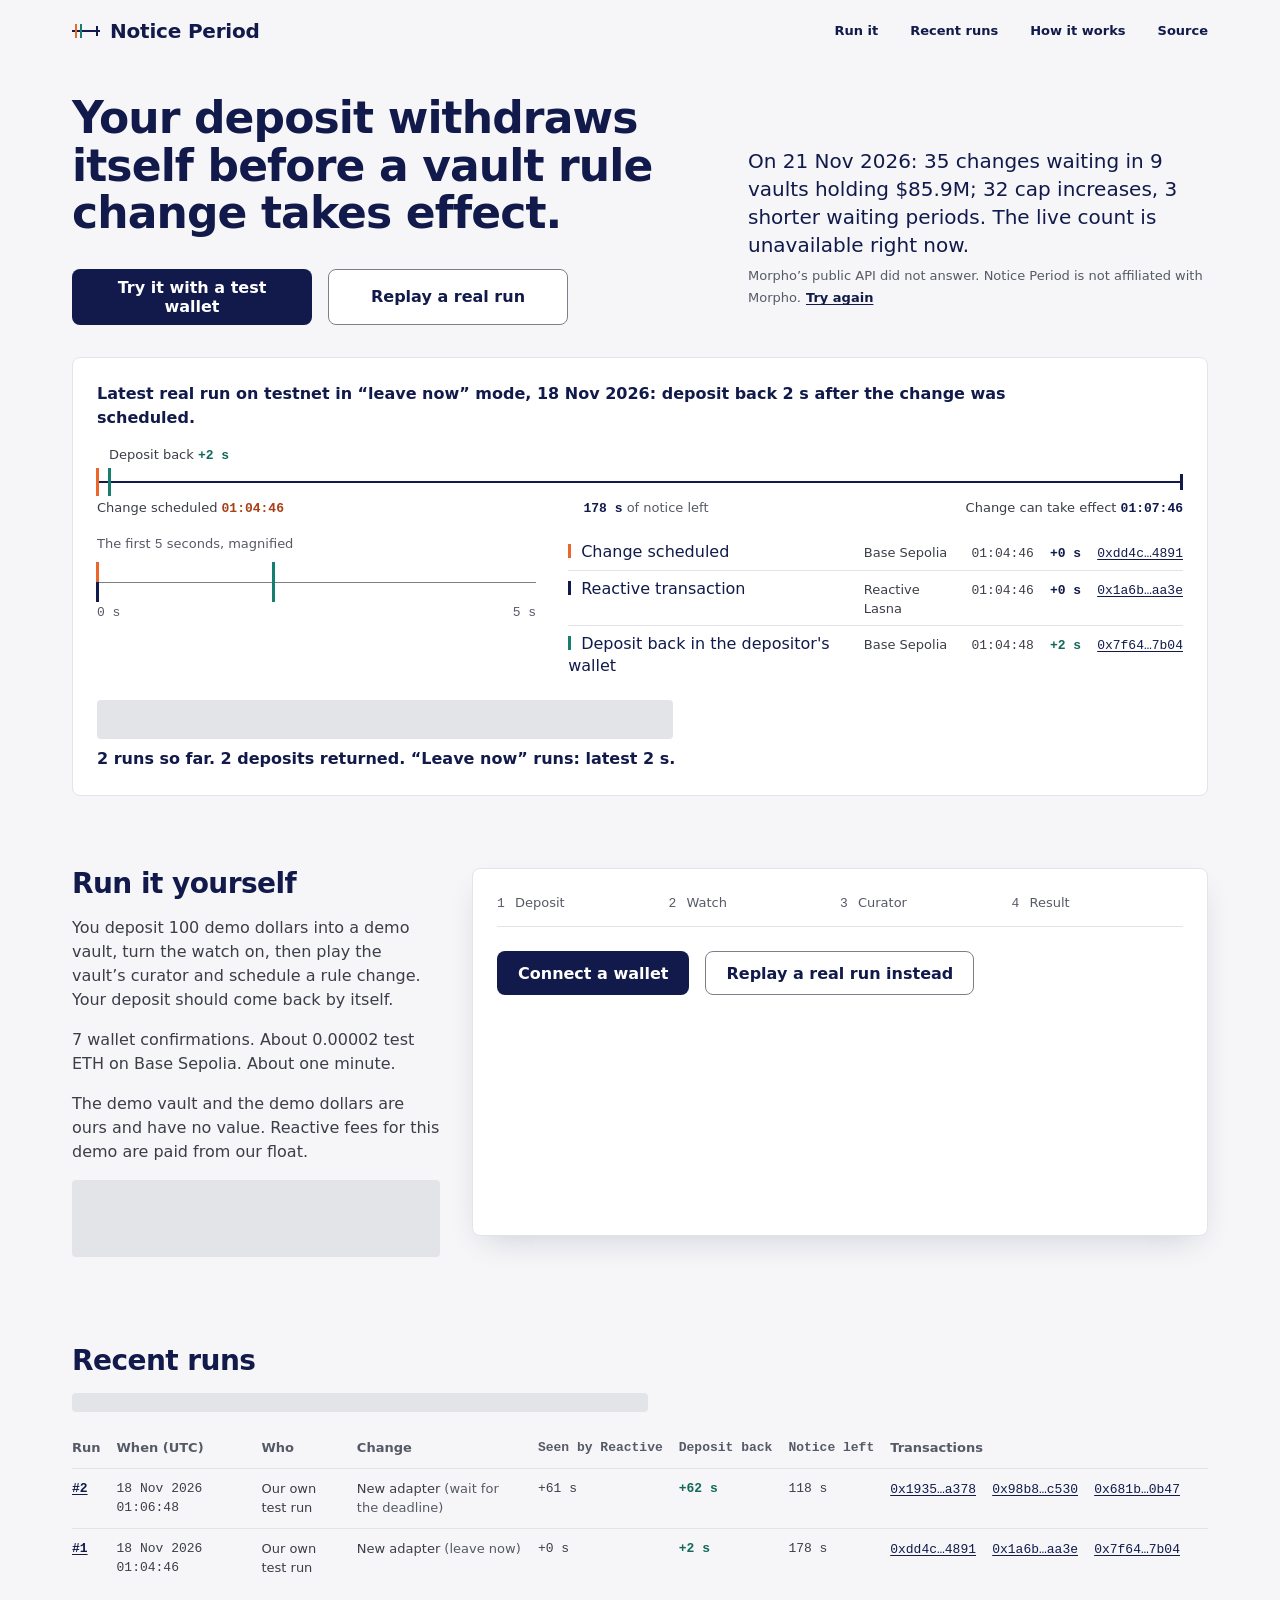
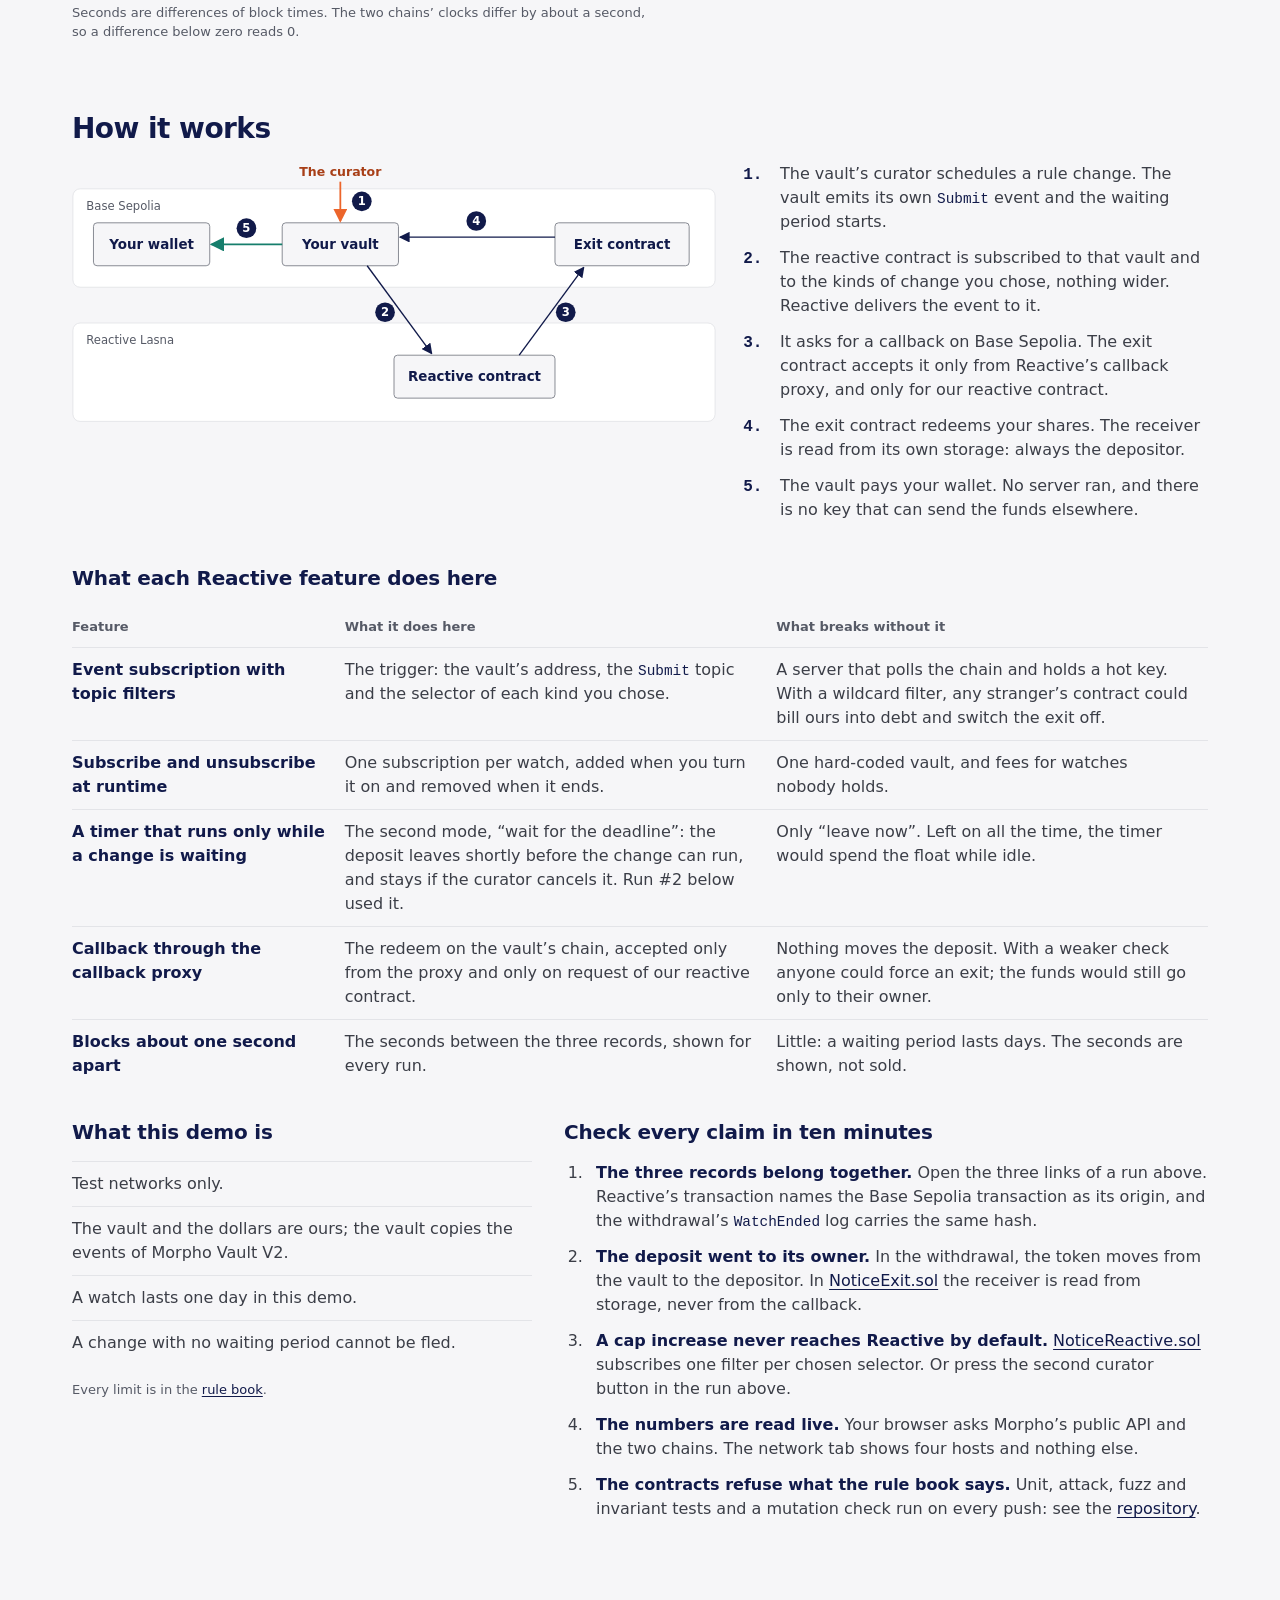
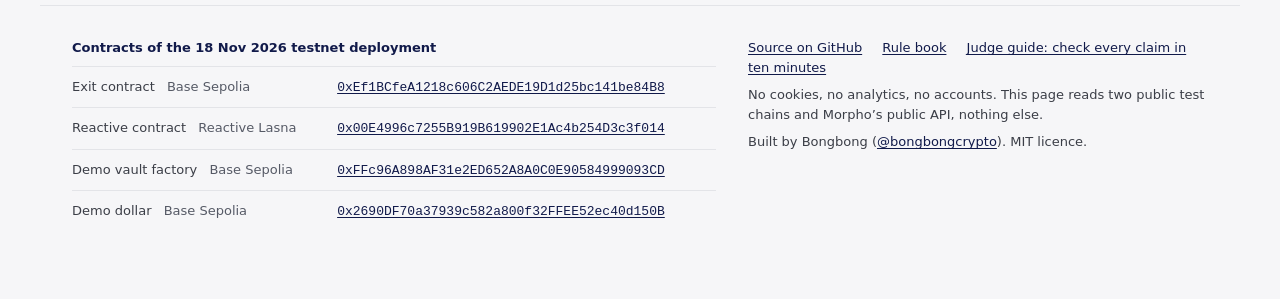
==== web/index.html @ 3290bcbb "feat(web): add static page with live reads Plain HTML, CSS and JavaScript, no build step and no outs" ====
<!doctype html>
<html lang="en">
<head>
<meta charset="utf-8">
<meta http-equiv="Content-Security-Policy" content="default-src 'none'; script-src 'self'; style-src 'self'; img-src 'self' data:; connect-src https://sepolia.base.org https://base-sepolia-rpc.publicnode.com https://lasna-rpc.rnk.dev https://api.morpho.org; base-uri 'none'; form-action 'none'; object-src 'none'">
<meta name="referrer" content="no-referrer">
<meta name="viewport" content="width=device-width, initial-scale=1">
<title>Notice Period: your deposit leaves before a vault rule change takes effect</title>
<meta name="description" content="Pick the kinds of vault rule change you will not accept. When the vault's curator schedules one, a reactive contract withdraws your deposit to your own wallet before the change can take effect. Testnet demo with real runs you can check.">
<link rel="icon" href="favicon.svg" type="image/svg+xml">
<link rel="stylesheet" href="app.css">
<script defer src="config.js"></script>
<script defer src="sig.js"></script>
<script defer src="abi.js"></script>
<script defer src="rpc.js"></script>
<script defer src="wallet.js"></script>
<script defer src="states.js"></script>
<script defer src="data/runs.js"></script>
<script defer src="view.js"></script>
<script defer src="run.js"></script>
</head>
<body>
<a class="skip" href="#try">Skip to the guided run</a>

<header class="top wrap">
  <a class="wordmark" href="./"><svg class="wm" viewBox="0 0 28 16" width="28" height="16" aria-hidden="true" focusable="false"><path class="wm-line" d="M1 8h26"/><path class="wm-a" d="M4 2v12"/><path class="wm-b" d="M9 2v12"/><path class="wm-c" d="M25 4v8"/></svg>Notice Period</a>
  <nav aria-label="Sections">
    <a href="#try">Run it</a>
    <a href="#runs">Recent runs</a>
    <a href="#how">How it works</a>
    <a href="https://github.com/bongbongcrypto/notice-period" rel="noopener noreferrer">Source</a>
  </nav>
</header>

<main>

<section class="first wrap" aria-labelledby="h1">
  <div class="lede">
    <h1 id="h1">Your deposit withdraws itself before a vault rule change takes effect.</h1>
    <div class="cta" id="cta">
      <a class="btn btn-primary" id="cta-try" href="#try">Try it with a test wallet</a>
      <a class="btn btn-second" id="cta-replay" href="#try">Replay a real run</a>
    </div>
  </div>
  <div class="problem">
    <p class="problem-line" id="problem">On 21 Nov 2026, 35 rule changes were waiting in 9 Morpho vaults holding $85.9M. 3 of them were a kind this tool exits on by default.</p>
    <p class="small" id="problem-src">Read from Morpho&rsquo;s public API on 21 Nov 2026: 32 cap increases, 3 shorter waiting periods. Notice Period is not affiliated with Morpho.</p>
  </div>

  <figure class="latest" aria-labelledby="latest-cap">
    <!-- gen:latest -->
    <figcaption id="latest-cap">Latest real run on testnet in “leave now” mode, 18 Nov 2026: deposit back 2 s after the change was scheduled.</figcaption>
    <div class="strip" id="strip-first" data-stage="3">
      <div class="axis axis-full" aria-hidden="true">
        <span class="ax"></span><span class="tick t-sched"></span><span class="tick t-back"></span><span class="tick t-end"></span><span class="tick t-now" hidden></span>
        <span class="lab l-sched">Change scheduled <b class="num">01:04:46</b></span>
        <span class="lab l-back">Deposit back <b class="num">+2 s</b></span>
        <span class="lab l-left"><b class="num">178 s</b> of notice left</span>
        <span class="lab l-end">Change can take effect <b class="num">01:07:46</b></span>
      </div>
      <div class="zoom" aria-hidden="true">
        <p class="zoom-cap">The first <span class="num z-span">5</span> seconds, magnified</p>
        <div class="axis axis-zoom">
          <span class="ax"></span><span class="tick t-sched"></span><span class="tick t-react"></span><span class="tick t-back"></span>
          <span class="scale s0 num">0 s</span><span class="scale s1 num">5 s</span>
        </div>
      </div>
      <div class="records">
        <p class="vh" id="strip-alt">Run #1. Change scheduled at 01:04:46 UTC. Deposit back 2 seconds later. The change could take effect at 01:07:46 UTC, 178 seconds after the deposit was back.</p>
        <table class="ledger">
          <caption class="vh">The three records of this run</caption>
          <thead class="vh"><tr><th scope="col">Record</th><th scope="col">Chain</th><th scope="col">UTC time</th><th scope="col">After the change</th><th scope="col">Transaction</th></tr></thead>
          <tbody id="ledger-first">
            <tr class="rec rec-sched"><th scope="row"><span class="mark" aria-hidden="true"></span>Change scheduled</th><td class="chain">Base Sepolia</td><td class="num time">01:04:46</td><td class="num sec">+0&nbsp;s</td><td class="tx"><a class="hash" href="https://base-sepolia.blockscout.com/tx/0xdd4ce73f5073de51dc3ec51c0e75fc50f01b5753c74f16ca374eb255b3544891" rel="noopener noreferrer" target="_blank" title="Change scheduled, transaction on Base Sepolia">0xdd4c…4891</a></td></tr>
            <tr class="rec rec-react"><th scope="row"><span class="mark" aria-hidden="true"></span>Reactive transaction</th><td class="chain">Reactive Lasna</td><td class="num time">01:04:46</td><td class="num sec">+0&nbsp;s</td><td class="tx"><a class="hash" href="https://lasna.reactscan.net/tx/0x1a6b032aa7afc9f89e25fdef852bebbffad4ee1b750ba4fd4cc5bb6a5f84aa3e" rel="noopener noreferrer" target="_blank" title="Reactive transaction on Reactive Lasna">0x1a6b…aa3e</a></td></tr>
            <tr class="rec rec-back"><th scope="row"><span class="mark" aria-hidden="true"></span>Deposit back in the depositor&#x27;s wallet</th><td class="chain">Base Sepolia</td><td class="num time">01:04:48</td><td class="num sec">+2&nbsp;s</td><td class="tx"><a class="hash" href="https://base-sepolia.blockscout.com/tx/0x7f6456d9b7938e6a205c87a86d0e95ae5e347ec160a39c1e7a7251caebc67b04" rel="noopener noreferrer" target="_blank" title="Withdrawal, transaction on Base Sepolia">0x7f64…7b04</a></td></tr>
          </tbody>
        </table>
      </div>
    </div>
    <p class="small" id="latest-check">Recorded copy read 21 Nov 2026.</p>
    <p class="proof" id="proof">2 runs so far. 2 deposits returned. “Leave now” runs: latest 2 s.</p>
    <!-- /gen:latest -->
  </figure>
</section>

<section class="band wrap try" id="try" aria-labelledby="try-h">
  <div class="try-text">
    <h2 id="try-h">Run it yourself</h2>
    <p>You deposit 100 demo dollars into a demo vault, turn the watch on, then play the vault&rsquo;s curator and schedule a rule change. Your deposit should come back by itself.</p>
    <div id="intro">
      <p>7 wallet confirmations. About 0.00002 test ETH on Base Sepolia. About one minute.</p>
      <p>The demo vault and the demo dollars are ours and have no value. Reactive fees for this demo are paid from our float.</p>
      <p class="small sk" id="health">Reading today&rsquo;s run count and the float from both chains.</p>
    </div>
  </div>
  <div class="panel">
    <ol class="rail" id="rail" aria-label="Steps of the guided run">
      <li><span class="num">1</span> Deposit<span class="vh"></span></li>
      <li><span class="num">2</span> Watch<span class="vh"></span></li>
      <li><span class="num">3</span> Curator<span class="vh"></span></li>
      <li><span class="num">4</span> Result<span class="vh"></span></li>
    </ol>
    <div class="state" id="state" tabindex="-1">
      <noscript><p>The guided run and the replay need JavaScript. The recorded runs on this page are real and their links work without it.</p></noscript>
    </div>
    <p class="vh" id="live" aria-live="polite"></p>
  </div>
</section>

<section class="band wrap" id="runs" aria-labelledby="runs-h">
  <h2 id="runs-h">Recent runs</h2>
  <p class="small" id="runs-cap">Recorded list read 21 Nov 2026.</p>
  <table class="runs">
    <thead>
      <tr>
        <th scope="col">Run</th>
        <th scope="col">When (UTC)</th>
        <th scope="col">Who</th>
        <th scope="col">Change</th>
        <th scope="col" class="num">Seen by Reactive</th>
        <th scope="col" class="num">Deposit back</th>
        <th scope="col" class="num">Notice left</th>
        <th scope="col">Transactions</th>
      </tr>
    </thead>
    <tbody id="runs-body">
            <!-- gen:runs -->
            <tr><th scope="row" class="num"><a href="#run=2">#2</a></th><td class="num" data-l="When (UTC)">18 Nov 2026 01:06:48</td><td data-l="Who">Our own test run</td><td data-l="Change">New adapter <span class="quiet">(wait for the deadline)</span></td><td class="num" data-l="Seen by Reactive">+61&nbsp;s</td><td class="num back" data-l="Deposit back">+62&nbsp;s</td><td class="num" data-l="Notice left">118&nbsp;s</td><td class="tx" data-l="Transactions"><a class="hash" href="https://base-sepolia.blockscout.com/tx/0x19353d516295390f7ff762d3e3bdfce296fadf95b9d9dffffa435977a6b5a378" rel="noopener noreferrer" target="_blank" title="Run 2, change scheduled, Base Sepolia">0x1935…a378</a> <a class="hash" href="https://lasna.reactscan.net/tx/0x98b822a593a99bf8ab4d085d94f7d77a0986830755a3f15223e3c47023efc530" rel="noopener noreferrer" target="_blank" title="Run 2, reactive transaction, Reactive Lasna">0x98b8…c530</a> <a class="hash" href="https://base-sepolia.blockscout.com/tx/0x681bd1f976e0b708c29ffe7639d9a987701bf2f8fc89480ae97e8ace77470b47" rel="noopener noreferrer" target="_blank" title="Run 2, withdrawal, Base Sepolia">0x681b…0b47</a></td></tr>
            <tr><th scope="row" class="num"><a href="#run=1">#1</a></th><td class="num" data-l="When (UTC)">18 Nov 2026 01:04:46</td><td data-l="Who">Our own test run</td><td data-l="Change">New adapter <span class="quiet">(leave now)</span></td><td class="num" data-l="Seen by Reactive">+0&nbsp;s</td><td class="num back" data-l="Deposit back">+2&nbsp;s</td><td class="num" data-l="Notice left">178&nbsp;s</td><td class="tx" data-l="Transactions"><a class="hash" href="https://base-sepolia.blockscout.com/tx/0xdd4ce73f5073de51dc3ec51c0e75fc50f01b5753c74f16ca374eb255b3544891" rel="noopener noreferrer" target="_blank" title="Run 1, change scheduled, Base Sepolia">0xdd4c…4891</a> <a class="hash" href="https://lasna.reactscan.net/tx/0x1a6b032aa7afc9f89e25fdef852bebbffad4ee1b750ba4fd4cc5bb6a5f84aa3e" rel="noopener noreferrer" target="_blank" title="Run 1, reactive transaction, Reactive Lasna">0x1a6b…aa3e</a> <a class="hash" href="https://base-sepolia.blockscout.com/tx/0x7f6456d9b7938e6a205c87a86d0e95ae5e347ec160a39c1e7a7251caebc67b04" rel="noopener noreferrer" target="_blank" title="Run 1, withdrawal, Base Sepolia">0x7f64…7b04</a></td></tr>
    <!-- /gen:runs -->
    </tbody>
  </table>
  <p class="small">Seconds are differences of block times. The two chains&rsquo; clocks differ by about a second, so a difference below zero reads 0.</p>
</section>

<section class="band wrap" id="how" aria-labelledby="how-h">
  <h2 id="how-h">How it works</h2>
  <div class="how">
    <div class="figure">
      <svg class="fig-defs" width="0" height="0" aria-hidden="true" focusable="false">
      <defs>
        <marker id="ah" viewBox="0 0 8 8" refX="7" refY="4" markerWidth="8" markerHeight="8" orient="auto-start-reverse"><path class="fig-head" d="M0 0l8 4-8 4z"/></marker>
        <marker id="ah-o" viewBox="0 0 8 8" refX="7" refY="4" markerWidth="8" markerHeight="8" orient="auto-start-reverse"><path class="fig-head-o" d="M0 0l8 4-8 4z"/></marker>
        <marker id="ah-s" viewBox="0 0 8 8" refX="7" refY="4" markerWidth="8" markerHeight="8" orient="auto-start-reverse"><path class="fig-head-s" d="M0 0l8 4-8 4z"/></marker>
      </defs>
      </svg>
      <svg class="fig fig-wide" viewBox="0 0 720 300" role="img" aria-labelledby="fig-t">
        <title id="fig-t">The curator schedules a change on your vault. The reactive contract on Reactive Lasna receives the vault&rsquo;s event and calls the exit contract on Base Sepolia, which redeems your shares to your wallet.</title>
        <rect class="fig-lane" x="1" y="30" width="718" height="110" rx="8"/>
        <rect class="fig-lane" x="1" y="180" width="718" height="110" rx="8"/>
        <text class="fig-chain" x="16" y="54">Base Sepolia</text>
        <text class="fig-chain" x="16" y="204">Reactive Lasna</text>
        <text class="fig-actor" x="300" y="16" text-anchor="middle">The curator</text>
        <rect class="fig-node" x="24" y="68" width="130" height="48" rx="4"/>
        <text class="fig-name" x="89" y="97" text-anchor="middle">Your wallet</text>
        <rect class="fig-node" x="235" y="68" width="130" height="48" rx="4"/>
        <text class="fig-name" x="300" y="97" text-anchor="middle">Your vault</text>
        <rect class="fig-node" x="540" y="68" width="150" height="48" rx="4"/>
        <text class="fig-name" x="615" y="97" text-anchor="middle">Exit contract</text>
        <rect class="fig-node" x="360" y="216" width="180" height="48" rx="4"/>
        <text class="fig-name" x="450" y="245" text-anchor="middle">Reactive contract</text>
        <path class="fig-line fig-o" d="M300 22v44" marker-end="url(#ah-o)"/>
        <path class="fig-line" d="M330 116l72 98" marker-end="url(#ah)"/>
        <path class="fig-line" d="M500 216l72-98" marker-end="url(#ah)"/>
        <path class="fig-line" d="M540 84H367" marker-end="url(#ah)"/>
        <path class="fig-line fig-s" d="M235 92H156" marker-end="url(#ah-s)"/>
        <g class="fig-n"><circle cx="324" cy="44" r="11"/><text x="324" y="48.5" text-anchor="middle">1</text></g>
        <g class="fig-n"><circle cx="350" cy="168" r="11"/><text x="350" y="172.5" text-anchor="middle">2</text></g>
        <g class="fig-n"><circle cx="552" cy="168" r="11"/><text x="552" y="172.5" text-anchor="middle">3</text></g>
        <g class="fig-n"><circle cx="452" cy="66" r="11"/><text x="452" y="70.5" text-anchor="middle">4</text></g>
        <g class="fig-n"><circle cx="195" cy="74" r="11"/><text x="195" y="78.5" text-anchor="middle">5</text></g>
      </svg>
      <svg class="fig fig-tall" viewBox="0 0 340 470" role="img" aria-labelledby="fig-t2">
        <title id="fig-t2">The curator schedules a change on your vault. The reactive contract on Reactive Lasna receives the vault&rsquo;s event and calls the exit contract on Base Sepolia, which redeems your shares to your wallet.</title>
        <rect class="fig-lane" x="1" y="30" width="338" height="230" rx="8"/>
        <rect class="fig-lane" x="1" y="340" width="338" height="120" rx="8"/>
        <text class="fig-chain" x="14" y="52">Base Sepolia</text>
        <text class="fig-chain" x="14" y="362">Reactive Lasna</text>
        <text class="fig-actor" x="170" y="16" text-anchor="middle">The curator</text>
        <rect class="fig-node" x="100" y="68" width="140" height="46" rx="4"/>
        <text class="fig-name" x="170" y="96" text-anchor="middle">Your vault</text>
        <rect class="fig-node" x="12" y="190" width="116" height="46" rx="4"/>
        <text class="fig-name" x="70" y="218" text-anchor="middle">Your wallet</text>
        <rect class="fig-node" x="204" y="190" width="124" height="46" rx="4"/>
        <text class="fig-name" x="266" y="218" text-anchor="middle">Exit contract</text>
        <rect class="fig-node" x="80" y="384" width="180" height="46" rx="4"/>
        <text class="fig-name" x="170" y="412" text-anchor="middle">Reactive contract</text>
        <path class="fig-line fig-o" d="M170 22v44" marker-end="url(#ah-o)"/>
        <path class="fig-line" d="M170 114v268" marker-end="url(#ah)"/>
        <path class="fig-line" d="M232 384l30-146" marker-end="url(#ah)"/>
        <path class="fig-line" d="M262 190l-40-74" marker-end="url(#ah)"/>
        <path class="fig-line fig-s" d="M120 114l-44 74" marker-end="url(#ah-s)"/>
        <g class="fig-n"><circle cx="194" cy="44" r="11"/><text x="194" y="48.5" text-anchor="middle">1</text></g>
        <g class="fig-n"><circle cx="170" cy="300" r="11"/><text x="170" y="304.5" text-anchor="middle">2</text></g>
        <g class="fig-n"><circle cx="266" cy="300" r="11"/><text x="266" y="304.5" text-anchor="middle">3</text></g>
        <g class="fig-n"><circle cx="258" cy="150" r="11"/><text x="258" y="154.5" text-anchor="middle">4</text></g>
        <g class="fig-n"><circle cx="82" cy="150" r="11"/><text x="82" y="154.5" text-anchor="middle">5</text></g>
      </svg>
    </div>
    <ol class="how-steps">
      <li>The vault&rsquo;s curator schedules a rule change. The vault emits its own <code>Submit</code> event and the waiting period starts.</li>
      <li>The reactive contract is subscribed to that vault and to the kinds of change you chose, nothing wider. Reactive delivers the event to it.</li>
      <li>It asks for a callback on Base Sepolia. The exit contract accepts it only from Reactive&rsquo;s callback proxy, and only for our reactive contract.</li>
      <li>The exit contract redeems your shares. The receiver is read from its own storage: always the depositor.</li>
      <li>The vault pays your wallet. No server ran, and there is no key that can send the funds elsewhere.</li>
    </ol>
  </div>

  <h3 id="features-h">What each Reactive feature does here</h3>
  <table class="features" aria-labelledby="features-h">
    <thead>
      <tr><th scope="col">Feature</th><th scope="col">What it does here</th><th scope="col">What breaks without it</th></tr>
    </thead>
    <tbody>
      <tr>
        <th scope="row">Event subscription with topic filters</th>
        <td data-l="Here">The trigger: the vault&rsquo;s address, the <code>Submit</code> topic and the selector of each kind you chose.</td>
        <td data-l="Without it">A server that polls the chain and holds a hot key. With a wildcard filter, any stranger&rsquo;s contract could bill ours into debt and switch the exit off.</td>
      </tr>
      <tr>
        <th scope="row">Subscribe and unsubscribe at runtime</th>
        <td data-l="Here">One subscription per watch, added when you turn it on and removed when it ends.</td>
        <td data-l="Without it">One hard-coded vault, and fees for watches nobody holds.</td>
      </tr>
      <tr>
        <th scope="row">A timer that runs only while a change is waiting</th>
        <td data-l="Here">The second mode, &ldquo;wait for the deadline&rdquo;: the deposit leaves shortly before the change can run, and stays if the curator cancels it. Run #2 below used it.</td>
        <td data-l="Without it">Only &ldquo;leave now&rdquo;. Left on all the time, the timer would spend the float while idle.</td>
      </tr>
      <tr>
        <th scope="row">Callback through the callback proxy</th>
        <td data-l="Here">The redeem on the vault&rsquo;s chain, accepted only from the proxy and only on request of our reactive contract.</td>
        <td data-l="Without it">Nothing moves the deposit. With a weaker check anyone could force an exit; the funds would still go only to their owner.</td>
      </tr>
      <tr>
        <th scope="row">Blocks about one second apart</th>
        <td data-l="Here">The seconds between the three records, shown for every run.</td>
        <td data-l="Without it">Little: a waiting period lasts days. The seconds are shown, not sold.</td>
      </tr>
    </tbody>
  </table>

  <div class="two">
    <div>
      <h3>What this demo is</h3>
      <ul class="plain">
        <li>Test networks only.</li>
        <li>The vault and the dollars are ours; the vault copies the events of Morpho Vault V2.</li>
        <li>A watch lasts one day in this demo.</li>
        <li>A change with no waiting period cannot be fled.</li>
      </ul>
      <p class="small">Every limit is in the <a href="https://github.com/bongbongcrypto/notice-period/blob/main/SPEC.md" rel="noopener noreferrer">rule book</a>.</p>
    </div>
    <div id="check">
      <h3>Check every claim in ten minutes</h3>
      <ol class="checks">
        <li><strong>The three records belong together.</strong> Open the three links of a run above. Reactive&rsquo;s transaction names the Base Sepolia transaction as its origin, and the withdrawal&rsquo;s <code>WatchEnded</code> log carries the same hash.</li>
        <li><strong>The deposit went to its owner.</strong> In the withdrawal, the token moves from the vault to the depositor. In <a href="https://github.com/bongbongcrypto/notice-period/blob/main/src/NoticeExit.sol" rel="noopener noreferrer">NoticeExit.sol</a> the receiver is read from storage, never from the callback.</li>
        <li><strong>A cap increase never reaches Reactive by default.</strong> <a href="https://github.com/bongbongcrypto/notice-period/blob/main/src/NoticeReactive.sol" rel="noopener noreferrer">NoticeReactive.sol</a> subscribes one filter per chosen selector. Or press the second curator button in the run above.</li>
        <li><strong>The numbers are read live.</strong> Your browser asks Morpho&rsquo;s public API and the two chains. The network tab shows four hosts and nothing else.</li>
        <li><strong>The contracts refuse what the rule book says.</strong> Unit, attack, fuzz and invariant tests and a mutation check run on every push: see the <a href="https://github.com/bongbongcrypto/notice-period#checks" rel="noopener noreferrer">repository</a>.</li>
      </ol>
    </div>
  </div>
</section>

</main>

<footer class="foot wrap">
  <table class="addresses">
    <caption>Contracts of the 18 Nov 2026 testnet deployment</caption>
    <tbody>
      <tr><th scope="row">Exit contract <span class="quiet">Base Sepolia</span></th><td><a class="addr" href="https://base-sepolia.blockscout.com/address/0xEf1BCfeA1218c606C2AEDE19D1d25bc141be84B8" rel="noopener noreferrer">0xEf1BCfeA1218c606C2AEDE19D1d25bc141be84B8</a></td></tr>
      <tr><th scope="row">Reactive contract <span class="quiet">Reactive Lasna</span></th><td><a class="addr" href="https://lasna.reactscan.net/address/0x00E4996c7255B919B619902E1Ac4b254D3c3f014" rel="noopener noreferrer">0x00E4996c7255B919B619902E1Ac4b254D3c3f014</a></td></tr>
      <tr><th scope="row">Demo vault factory <span class="quiet">Base Sepolia</span></th><td><a class="addr" href="https://base-sepolia.blockscout.com/address/0xFFc96A898AF31e2ED652A8A0C0E90584999093CD" rel="noopener noreferrer">0xFFc96A898AF31e2ED652A8A0C0E90584999093CD</a></td></tr>
      <tr><th scope="row">Demo dollar <span class="quiet">Base Sepolia</span></th><td><a class="addr" href="https://base-sepolia.blockscout.com/address/0x2690DF70a37939c582a800f32FFEE52ec40d150B" rel="noopener noreferrer">0x2690DF70a37939c582a800f32FFEE52ec40d150B</a></td></tr>
    </tbody>
  </table>
  <div class="foot-text">
    <p><a href="https://github.com/bongbongcrypto/notice-period" rel="noopener noreferrer">Source on GitHub</a> <a href="https://github.com/bongbongcrypto/notice-period/blob/main/SPEC.md" rel="noopener noreferrer">Rule book</a> <a href="#check">Judge guide: check every claim in ten minutes</a></p>
    <p>No cookies, no analytics, no accounts. This page reads two public test chains and Morpho&rsquo;s public API, nothing else.</p>
    <p>Built by Bongbong (<a href="https://x.com/bongbongcrypto" rel="noopener noreferrer">@bongbongcrypto</a>). MIT licence.</p>
  </div>
</footer>

</body>
</html>
---- web/app.css ----
/* Notice Period. A ledger of dated events on a cool near-white page.
   Three colour families: navy for text and the one primary button, orange only for "change scheduled",
   seafoam only for "deposit back". Five type sizes (13, 16, 20, 28, 44; 32 on a phone), four spacing steps (8, 16, 32, 72). */

:root {
  --canvas: #f6f6f8;
  --card: #ffffff;
  --navy: #111a4a;
  --navy-2: #24307a;
  --text: #3b3e47;
  --muted: #565a66;
  --hair: #e3e4e8;
  --ctl: #7c7f88;
  --orange: #ec652b;
  --orange-text: #a83f17;
  --sea: #167e6c;
  --sea-text: #11695a;
  --sans: system-ui, "Segoe UI Variable Text", "Segoe UI", "Helvetica Neue", Arial, sans-serif;
  --mono: ui-monospace, "Cascadia Mono", Consolas, "SF Mono", Menlo, monospace;
  --s1: 0.5rem;
  --s2: 1rem;
  --s3: 2rem;
  --s4: 4.5rem;
  --f13: 0.8125rem;
  --f16: 1rem;
  --f20: 1.25rem;
  --f28: 1.75rem;
  --f44: 2.75rem;
}

*, *::before, *::after { box-sizing: border-box; }
html { -webkit-text-size-adjust: 100%; text-size-adjust: 100%; }
body {
  margin: 0;
  background: var(--canvas);
  color: var(--text);
  font: 400 var(--f16)/1.5 var(--sans);
}
h1, h2, h3 { color: var(--navy); font-weight: 600; text-wrap: balance; margin: 0; }
h1 { font-size: var(--f44); line-height: 1.08; letter-spacing: -0.02em; }
h2 { font-size: var(--f28); line-height: 1.15; letter-spacing: -0.02em; margin-bottom: var(--s2); }
h3 { font-size: var(--f20); line-height: 1.25; letter-spacing: -0.01em; margin: var(--s3) 0 var(--s2); }
p { margin: 0 0 var(--s2); text-wrap: pretty; }
a { color: var(--navy); text-decoration: underline; text-decoration-thickness: 1px; text-underline-offset: 0.18em; }
a:hover { text-decoration-thickness: 2px; }
code { font-family: var(--mono); font-size: 0.9em; color: var(--navy); }
:focus-visible { outline: 2px solid var(--navy); outline-offset: 2px; border-radius: 2px; }
[hidden] { display: none !important; }

.wrap { max-width: 75rem; margin: 0 auto; padding: 0 var(--s3); }
.small { font-size: var(--f13); line-height: 1.45; color: var(--muted); max-width: 36rem; }
.quiet { color: var(--muted); font-weight: 400; }
.num, .hash, .addr { font-family: var(--mono); font-variant-numeric: tabular-nums; }
.hash, .addr { font-size: var(--f13); white-space: nowrap; }
.vh { position: absolute; width: 1px; height: 1px; margin: -1px; padding: 0; overflow: hidden; clip-path: inset(50%); white-space: nowrap; border: 0; }
.skip { position: absolute; left: var(--s2); top: -4rem; background: var(--card); padding: var(--s1) var(--s2); border: 1px solid var(--ctl); border-radius: 8px; z-index: 2; }
.skip:focus { top: var(--s1); }

/* A reading placeholder: the box keeps the height of what will arrive, so nothing below it moves. */
.sk { color: transparent; background: var(--hair); border-radius: 4px; animation: breathe 1.2s ease-in-out infinite alternate; }
.sk * { visibility: hidden; }
@keyframes breathe { from { opacity: 1; } to { opacity: 0.45; } }

/* ---------- buttons ---------- */
.btn {
  display: inline-flex; align-items: center; justify-content: center; gap: var(--s1);
  min-height: 2.75rem; padding: 0.5rem 1.25rem; border: 1px solid transparent; border-radius: 8px;
  font: 600 var(--f16)/1.2 var(--sans); text-decoration: none; text-align: center; cursor: pointer;
}
.btn-primary { background: var(--navy); color: #ffffff; }
.btn-primary:hover { background: var(--navy-2); }
.btn-second { background: var(--card); color: var(--navy); border-color: var(--ctl); }
.btn-second:hover { border-color: var(--navy); }
.btn-quiet { min-height: 1.5rem; padding: 0; background: none; color: var(--navy); font-size: var(--f13); font-weight: 600; text-decoration: underline; text-underline-offset: 0.18em; }
.btn-quiet:hover { text-decoration-thickness: 2px; }
.btn[disabled] { background: var(--hair); color: var(--muted); border-color: transparent; cursor: default; }
.btn-quiet[disabled] { background: none; text-decoration: none; }

/* ---------- top ---------- */
.top { display: flex; align-items: center; justify-content: space-between; gap: var(--s2); padding-top: var(--s2); padding-bottom: var(--s2); }
.wordmark { display: inline-flex; align-items: center; gap: 0.625rem; font-size: var(--f20); font-weight: 600; letter-spacing: -0.01em; text-decoration: none; white-space: nowrap; }
.wm path { fill: none; stroke-width: 2; stroke-linecap: square; }
.wm-line, .wm-c { stroke: var(--navy); }
.wm-a { stroke: var(--orange); stroke-width: 3; }
.wm-b { stroke: var(--sea); stroke-width: 3; }
.top nav { display: flex; flex-wrap: wrap; justify-content: flex-end; gap: 0 var(--s3); }
.top nav a { display: inline-flex; align-items: center; min-height: 1.75rem; font-size: var(--f13); font-weight: 600; text-decoration: none; white-space: nowrap; }
.top nav a:hover { text-decoration: underline; }

/* ---------- first screen ---------- */
.first { display: grid; grid-template-columns: minmax(0, 7fr) minmax(0, 5fr); gap: var(--s3); padding-top: var(--s3); align-items: end; }
.lede { display: grid; gap: var(--s3); }
.cta { display: grid; grid-template-columns: minmax(0, 1fr) minmax(0, 1fr); gap: var(--s2); max-width: 31rem; opacity: 0; animation: appear 1ms 0.5s forwards; }
@keyframes appear { to { opacity: 1; } }
.problem-line { font-size: var(--f20); line-height: 1.4; color: var(--navy); min-height: 7rem; margin-bottom: var(--s1); }
#problem-src { min-height: 3.6rem; margin: 0; }
.latest { grid-column: 1 / -1; margin: 0; padding: 1.5rem; background: var(--card); border: 1px solid var(--hair); border-radius: 8px; }
.latest figcaption { font-weight: 600; color: var(--navy); min-height: 1.5rem; max-width: 60rem; }
#latest-check { min-height: 2.4rem; margin: var(--s2) 0 var(--s1); }
.proof { margin: 0; color: var(--navy); font-weight: 600; min-height: 1.5rem; max-width: 46rem; }

/* ---------- the time strip: the vault's waiting period drawn to scale ---------- */
.strip { display: grid; grid-template-columns: minmax(0, 5fr) minmax(0, 7fr); gap: var(--s1) var(--s3); }
.axis { position: relative; }
.axis-full { grid-column: 1 / -1; height: 5.5rem; margin-top: var(--s1); --pos: 1.111%; /* default = the recorded run, for a page without JavaScript */ }
.axis .ax { position: absolute; left: 0; right: 0; top: 50%; height: 2px; margin-top: -1px; background: var(--navy); }
.tick { position: absolute; top: 50%; width: 3px; height: 1.75rem; margin: -0.875rem 0 0 -1px; background: var(--navy); transition: opacity 0.2s ease-out; }
.t-sched { left: 0; background: var(--orange); }
.t-back { left: var(--pos); background: var(--sea); }
.t-end { left: auto; right: 0; height: 1rem; margin-top: -0.5rem; }
.t-now { left: var(--pos); background: none; border: 1px solid var(--navy); animation: breathe 1.2s ease-in-out infinite alternate; }
.lab { position: absolute; font-size: var(--f13); line-height: 1.2; white-space: nowrap; transition: opacity 0.2s ease-out; }
.lab b { font-weight: 600; color: var(--navy); }
.l-back { bottom: calc(50% + 1.125rem); left: var(--pos); }
.l-back b { color: var(--sea-text); }
.l-sched { top: calc(50% + 1.125rem); left: 0; }
.l-sched b { color: var(--orange-text); }
.l-end { top: calc(50% + 1.125rem); right: 0; }
.l-left { top: calc(50% + 1.125rem); left: calc(var(--pos) + (100% - var(--pos)) / 2); transform: translateX(-50%); color: var(--muted); }
.late .l-back { left: auto; right: calc(100% - var(--pos)); }
.mid .l-left, .late .l-left { display: none; }

.zoom-cap { font-size: var(--f13); color: var(--muted); margin: 0 0 var(--s1); }
.axis-zoom { height: 3.75rem; }
.axis-zoom .ax { top: 1.25rem; background: var(--ctl); height: 1px; margin-top: 0; }
.axis-zoom .tick { top: 0; height: 2.5rem; margin-top: 0; }
.axis-zoom .t-sched { height: 1.25rem; }
.axis-zoom .t-react { left: var(--pos, 0%); top: 1.25rem; height: 1.25rem; }
.axis-zoom .t-back { left: var(--pos, 40%); }
.scale { position: absolute; bottom: 0; font-size: var(--f13); color: var(--muted); }
.s0 { left: 0; }
.s1 { right: 0; }

.strip[data-stage="0"] .t-sched, .strip[data-stage="0"] .l-sched,
.strip[data-stage="0"] .t-react, .strip[data-stage="1"] .t-react,
.strip[data-stage="0"] .t-back, .strip[data-stage="1"] .t-back, .strip[data-stage="2"] .t-back,
.strip[data-stage="0"] .l-back, .strip[data-stage="1"] .l-back, .strip[data-stage="2"] .l-back,
.strip[data-stage="0"] .l-left, .strip[data-stage="1"] .l-left, .strip[data-stage="2"] .l-left { opacity: 0; }

.ledger { width: 100%; border-collapse: collapse; }
.ledger th, .ledger td { padding: 0.4375rem var(--s2) 0.4375rem 0; border-top: 1px solid var(--hair); text-align: left; vertical-align: baseline; font-size: var(--f13); line-height: 1.4; }
.ledger tr:first-child th, .ledger tr:first-child td { border-top: 0; }
.ledger th { font-size: var(--f16); font-weight: 500; color: var(--navy); }
.ledger td:last-child { padding-right: 0; }
.ledger .sec { font-weight: 600; color: var(--navy); }
.rec-back .sec { color: var(--sea-text); }
.mark { display: inline-block; width: 3px; height: 0.875rem; margin-right: 0.625rem; vertical-align: -0.0625rem; background: var(--navy); }
.rec-sched .mark { background: var(--orange); }
.rec-back .mark { background: var(--sea); }
.is-waiting th { color: var(--muted); }
.is-waiting .mark { opacity: 0.35; }

/* ---------- bands ---------- */
.band { margin-top: var(--s4); }
.try { display: grid; grid-template-columns: minmax(0, 4fr) minmax(0, 8fr); gap: var(--s3); align-items: start; }
#health { min-height: 4.8rem; }
.panel { background: var(--card); border: 1px solid var(--hair); border-radius: 8px; padding: 1.5rem; min-height: 23rem; box-shadow: 0 0.75rem 2rem -0.75rem rgba(17, 26, 74, 0.2); }
.rail { display: flex; list-style: none; margin: 0 0 1.5rem; padding: 0; border-bottom: 1px solid var(--hair); }
.rail li { flex: 1 1 0; min-width: 0; padding: 0 0 0.75rem; margin-bottom: -1px; border-bottom: 2px solid transparent; font-size: var(--f13); color: var(--muted); white-space: nowrap; }
.rail .num { margin-right: 0.375rem; }
.rail .is-done { color: var(--text); }
.rail .is-now { color: var(--navy); font-weight: 600; border-bottom-color: var(--navy); }
.state { overflow-wrap: break-word; }
.state:focus { outline: none; }
.state-h { margin: 0 0 var(--s1); }
.state-h:focus { outline: none; }
.state p { max-width: 42rem; }
.state > :last-child { margin-bottom: 0; }
.actions { display: flex; flex-wrap: wrap; align-items: center; gap: 0.75rem var(--s2); margin: 1.5rem 0 var(--s2); }
.lines { list-style: none; margin: var(--s2) 0; padding: 0; border-top: 1px solid var(--hair); }
.line { display: grid; grid-template-columns: 4rem minmax(0, 1fr) auto; gap: 0 var(--s2); align-items: baseline; padding: 0.625rem 0; border-bottom: 1px solid var(--hair); }
.line-n, .line-st { font-size: var(--f13); color: var(--muted); }
.line-st { text-align: right; }
.is-wallet .line-st { color: var(--orange-text); font-weight: 600; }
.is-done .line-st, .is-have .line-st, .is-skip .line-st { color: var(--sea-text); }
.rule { margin: var(--s2) 0 0; padding: var(--s1) var(--s2) var(--s2); border: 1px solid var(--hair); border-radius: 8px; min-width: 0; }
.rule legend { padding: 0 var(--s1); font-weight: 600; color: var(--navy); }
.check { display: flex; align-items: flex-start; gap: 0.625rem; padding: 0.375rem 0; min-height: 1.75rem; cursor: pointer; }
.check input { flex: none; width: 1.125rem; height: 1.125rem; margin: 0.1875rem 0 0; accent-color: var(--navy); }
.rule .small { margin: var(--s1) 0 0; }
.warn { color: var(--orange-text); font-weight: 600; }
.cols { display: grid; grid-template-columns: minmax(0, 1fr) minmax(0, 1fr); gap: var(--s2); margin: var(--s2) 0; }
.col { margin: 0; padding-top: var(--s1); border-top: 2px solid var(--navy); font-size: var(--f13); overflow-wrap: break-word; }
.notice { margin: var(--s2) 0; padding: 0.75rem var(--s2); border: 1px solid var(--ctl); border-radius: 8px; font-size: var(--f13); }
.notice strong { color: var(--navy); }
.tech { font-family: var(--mono); }
.wallets { display: flex; flex-wrap: wrap; gap: 0.75rem; margin: var(--s2) 0; }
.wallet img { border-radius: 4px; }
.copy-box { display: block; width: 100%; max-width: 100%; min-width: 0; margin-top: var(--s1); padding: var(--s1); border: 1px solid var(--ctl); border-radius: 8px; font: var(--f13) var(--mono); color: var(--text); background: var(--card); }
.state .strip { margin-top: var(--s2); }
.state .ledger { margin: var(--s2) 0; }

/* ---------- tables ---------- */
.runs, .features, .addresses { width: 100%; border-collapse: collapse; }
.runs th, .runs td, .features th, .features td, .addresses th, .addresses td { padding: 0.625rem var(--s2) 0.625rem 0; border-top: 1px solid var(--hair); text-align: left; vertical-align: top; }
.runs thead th, .features thead th { border-top: 0; font-size: var(--f13); font-weight: 600; color: var(--muted); white-space: nowrap; }
.runs tbody { font-size: var(--f13); }
.runs tbody th { font-weight: 600; }
.runs .back { font-weight: 600; color: var(--sea-text); }
.runs .tx a { margin-right: 0.75rem; }
.runs .tx { white-space: nowrap; }
#runs-cap { min-height: 1.2rem; }
#runs .runs { margin-bottom: var(--s2); }
.features tbody th { width: 24%; font-weight: 600; color: var(--navy); }
.features td { width: 38%; }

.how { display: grid; grid-template-columns: minmax(0, 7fr) minmax(0, 5fr); gap: var(--s3); align-items: start; }
.fig { display: block; width: 100%; height: auto; }
.fig-tall { display: none; }
.fig-defs { position: absolute; }
.fig-lane { fill: var(--card); stroke: var(--hair); }
.fig-node { fill: var(--canvas); stroke: var(--ctl); }
.fig-line { fill: none; stroke: var(--navy); stroke-width: 1.5; }
.fig-o { stroke: var(--orange); stroke-width: 2; }
.fig-s { stroke: var(--sea); stroke-width: 2; }
.fig-head { fill: var(--navy); }
.fig-head-o { fill: var(--orange); }
.fig-head-s { fill: var(--sea); }
.fig text { font-family: var(--sans); }
.fig-chain { font-size: 13px; fill: var(--muted); }
.fig-actor { font-size: 14px; font-weight: 600; fill: var(--orange-text); }
.fig-name { font-size: 15px; font-weight: 600; fill: var(--navy); }
.fig-n circle { fill: var(--navy); }
.fig-n text { font-size: 13px; font-weight: 600; fill: #ffffff; }
.how-steps { margin: 0; padding-left: 1.5rem; }
.how-steps li { padding-left: var(--s1); margin-bottom: 0.75rem; }
.how-steps li::marker { font-family: var(--mono); font-weight: 600; color: var(--navy); }

.two { display: grid; grid-template-columns: minmax(0, 5fr) minmax(0, 7fr); gap: var(--s3); }
.plain { list-style: none; margin: 0 0 var(--s2); padding: 0; }
.plain li { padding: 0.625rem 0; border-top: 1px solid var(--hair); }
.checks { margin: 0; padding-left: 1.5rem; }
.checks li { padding-left: var(--s1); margin-bottom: 0.75rem; }
.checks strong { color: var(--navy); }

/* ---------- foot ---------- */
.foot { display: grid; grid-template-columns: minmax(0, 7fr) minmax(0, 5fr); gap: var(--s3); margin-top: var(--s4); padding-top: var(--s3); padding-bottom: var(--s4); border-top: 1px solid var(--hair); font-size: var(--f13); }
.addresses caption { text-align: left; font-weight: 600; color: var(--navy); padding-bottom: var(--s1); }
.addresses th { font-weight: 400; white-space: nowrap; }
.addresses th .quiet { margin-left: var(--s1); }
.addr { white-space: normal; overflow-wrap: anywhere; }
.foot-text p { margin-bottom: var(--s1); }
.foot-text p:first-child a { margin-right: var(--s2); }

/* ---------- narrower than a laptop ---------- */
@media (max-width: 64em) {
  .try, .how, .two, .foot { grid-template-columns: minmax(0, 1fr); }
  .runs .tx { white-space: normal; }
  .fig-wide { max-width: 45rem; }
  .panel { min-height: 0; }
}

/* ---------- phone: one column, the axis runs top to bottom ---------- */
@media (max-width: 46em) {
  :root { --f44: 2rem; --s4: 3.5rem; }
  .wrap { padding: 0 var(--s2); }
  .top { flex-wrap: wrap; gap: 0 var(--s2); }
  .top nav { justify-content: flex-start; gap: 0 1.25rem; }
  .first { grid-template-columns: minmax(0, 1fr); gap: 1.5rem; padding-top: var(--s2); }
  .lede { gap: 1.5rem; }
  .cta { grid-template-columns: minmax(0, 1fr); max-width: none; }
  .problem-line { font-size: var(--f16); min-height: 6rem; }
  #problem-src { min-height: 4.8rem; }
  .latest { padding: var(--s2); }
  .latest figcaption { min-height: 3rem; }
  #latest-check { min-height: 3.6rem; }
  .proof { min-height: 3rem; }
  #health { min-height: 4.8rem; }
  .small { max-width: none; }
  #runs-cap { min-height: 2.4rem; }

  .strip { grid-template-columns: minmax(0, 1fr); }
  .zoom { display: none; }
  .axis-full { height: 11rem; margin: var(--s2) 0; }
  .axis-full .ax { left: 5px; right: auto; top: 0; bottom: 0; width: 2px; height: auto; margin: 0; }
  .axis-full .tick { left: 0; top: var(--pos); width: 12px; height: 3px; margin: -1px 0 0; }
  .axis-full .t-sched { top: 0; margin-top: 0; }
  .axis-full .t-end { top: auto; right: auto; bottom: 0; height: 3px; }
  .axis-full .lab { left: 1.75rem; right: 0; bottom: auto; transform: none; white-space: normal; }
  .axis-full .l-sched { top: -0.25rem; }
  .axis-full .l-back { top: max(1.25rem, calc(var(--pos) - 0.5rem)); }
  .axis-full .l-left { top: calc(50% + var(--pos) / 2); }
  .axis-full .l-end { top: auto; bottom: -0.25rem; }
  .axis-full.late .l-back { right: 0; left: 1.75rem; top: calc(var(--pos) - 1.6rem); }

  .ledger tr { display: flex; flex-wrap: wrap; gap: 0 0.75rem; padding: var(--s1) 0; border-top: 1px solid var(--hair); }
  .ledger tr:first-child { border-top: 0; }
  .ledger th, .ledger td { padding: 0; border: 0; }
  .ledger th { flex: 1 1 100%; }

  .panel { padding: var(--s2); }
  .rail li { white-space: normal; }
  .line { grid-template-columns: 3.5rem minmax(0, 1fr); }
  .line-st { grid-column: 2; text-align: left; }
  .cols { grid-template-columns: minmax(0, 1fr); }
  .actions .btn-primary, .actions .btn-second { flex: 1 1 100%; }

  .runs thead { display: block; position: absolute; width: 1px; height: 1px; overflow: hidden; clip-path: inset(50%); }
  .runs tbody tr { display: grid; grid-template-columns: minmax(0, 1fr) minmax(0, 1fr); gap: 0.125rem var(--s2); padding: 0.75rem 0; border-top: 1px solid var(--hair); }
  .runs tbody th, .runs tbody td { padding: 0; border: 0; }
  .runs td.num[data-l]:not([data-l^="When"])::before { content: attr(data-l) " "; font-family: var(--sans); font-weight: 400; color: var(--muted); }
  .runs .tx, .runs td[colspan] { grid-column: 1 / -1; }
  .runs .tx { padding-top: 0.25rem; }

  .features thead { display: block; position: absolute; width: 1px; height: 1px; overflow: hidden; clip-path: inset(50%); }
  .features tr { display: block; padding: 0.75rem 0; border-top: 1px solid var(--hair); }
  .features tbody th, .features td { display: block; width: auto; padding: 0 0 0.375rem; border: 0; }
  .features td::before { content: attr(data-l) ": "; font-weight: 600; color: var(--navy); }

  .fig-wide { display: none; }
  .fig-tall { display: block; max-width: 22rem; margin: 0 auto; }
  .addresses tr { display: block; padding: var(--s1) 0; border-top: 1px solid var(--hair); }
  .addresses th, .addresses td { display: block; padding: 0; border: 0; white-space: normal; }
  .addresses, .addresses tbody, .addresses caption { display: block; }
}

@media (prefers-reduced-motion: reduce) {
  .sk, .t-now { animation: none; }
  .tick, .lab { transition: none; }
  .cta { animation: none; opacity: 1; }
  html { scroll-behavior: auto; }
}

@media print {
  body { background: #ffffff; }
  .skip, .top nav, .cta, .actions, #latest-check .btn, .rail { display: none; }
  .cta { animation: none; }
  .latest, .panel { border-color: #9a9ca3; box-shadow: none; break-inside: avoid; }
  .band { margin-top: var(--s3); }
  a { text-decoration: none; }
  tr, li { break-inside: avoid; }
}
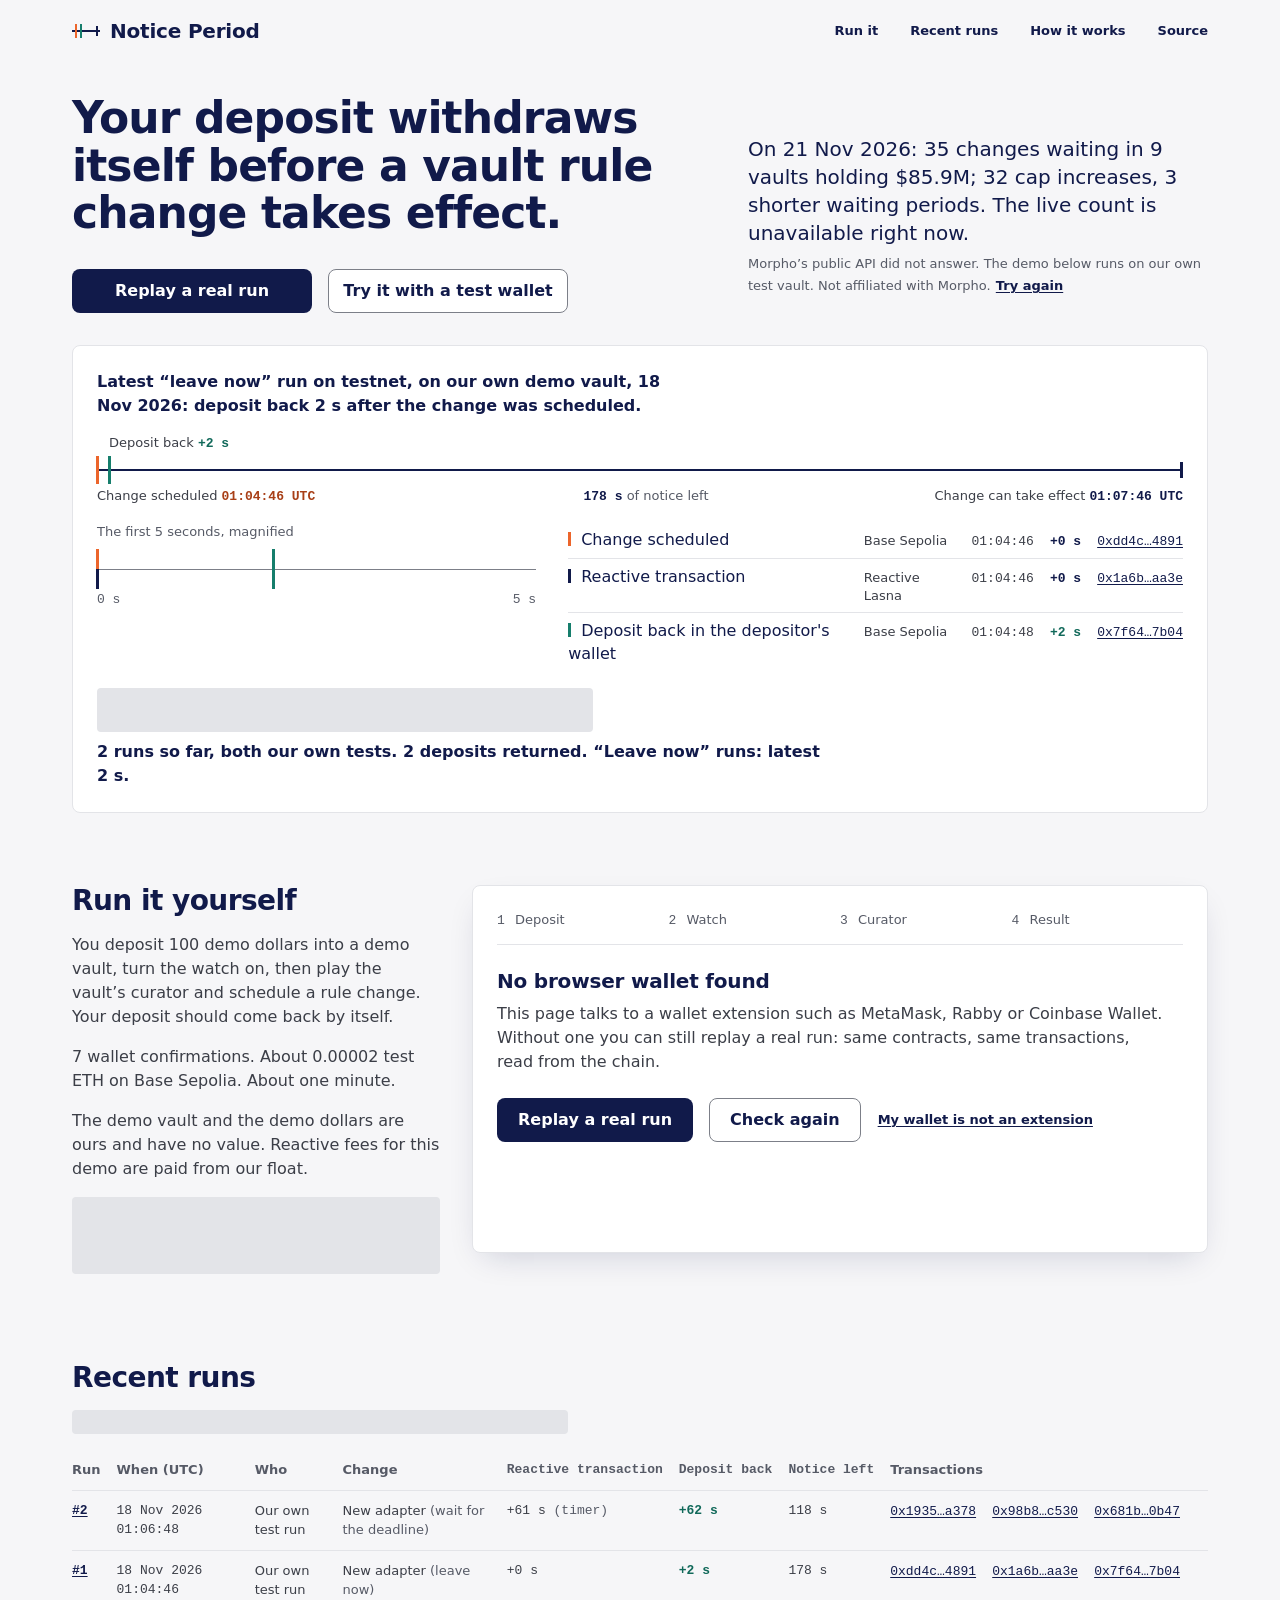
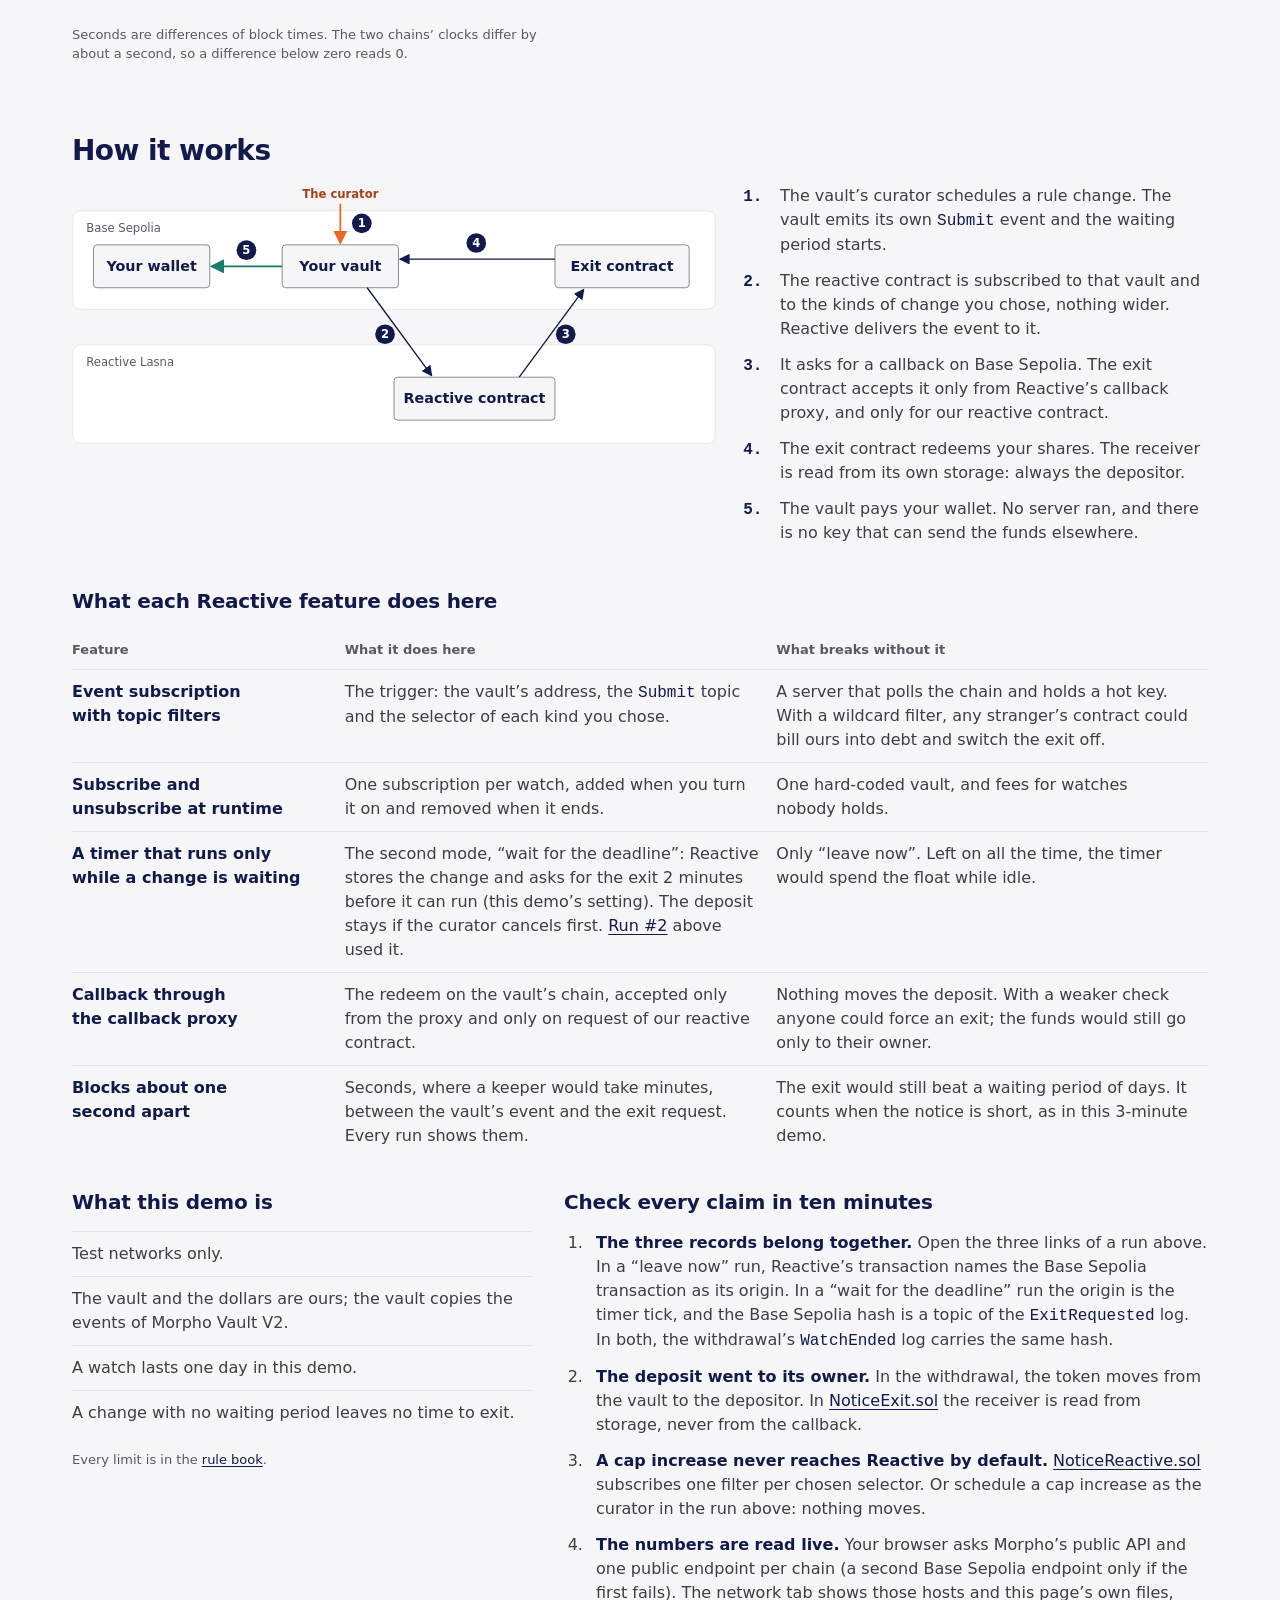
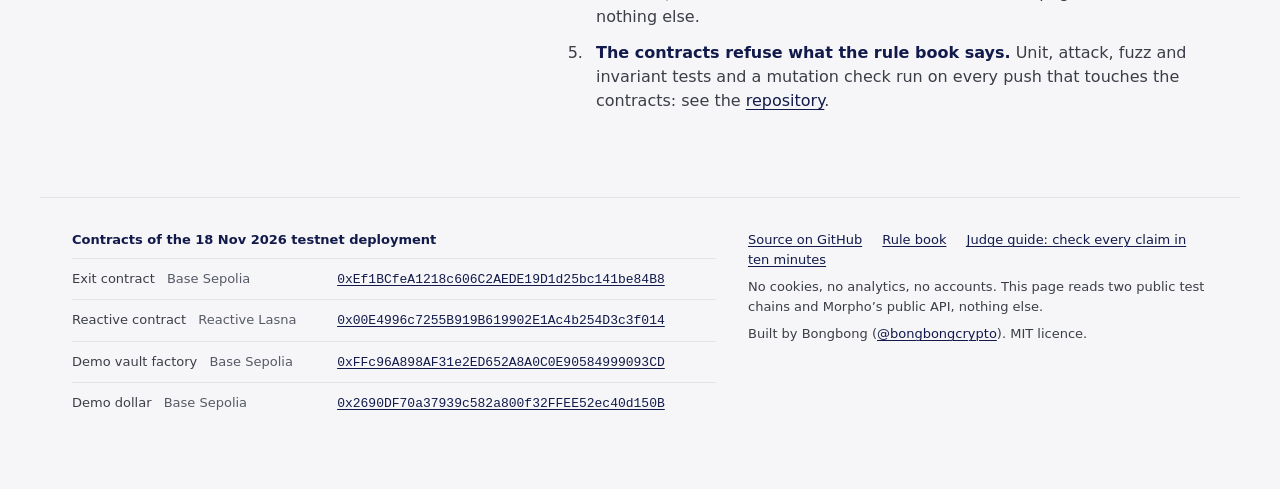
==== commit b0efd9cf: "fix(web): tablet layout, tap targets, test labels - one column below 64em for the first screen, the " ====
--- a/web/index.html
+++ b/web/index.html
@@ -7,6 +7,10 @@
 <meta name="viewport" content="width=device-width, initial-scale=1">
 <title>Notice Period: your deposit leaves before a vault rule change takes effect</title>
 <meta name="description" content="Pick the kinds of vault rule change you will not accept. When the vault's curator schedules one, a reactive contract withdraws your deposit to your own wallet before the change can take effect. Testnet demo with real runs you can check.">
+<meta property="og:type" content="website">
+<meta property="og:title" content="Notice Period: your deposit leaves before a vault rule change takes effect">
+<meta property="og:description" content="Pick the kinds of vault rule change you will not accept. When the curator schedules one, a reactive contract withdraws your deposit to your own wallet before it can take effect. Testnet demo with real runs you can check.">
+<meta name="twitter:card" content="summary">
 <link rel="icon" href="favicon.svg" type="image/svg+xml">
 <link rel="stylesheet" href="app.css">
 <script defer src="config.js"></script>
@@ -43,23 +47,23 @@
     </div>
   </div>
   <div class="problem">
-    <p class="problem-line" id="problem">On 21 Nov 2026, 35 rule changes were waiting in 9 Morpho vaults holding $85.9M. 3 of them were a kind this tool exits on by default.</p>
-    <p class="small" id="problem-src">Read from Morpho&rsquo;s public API on 21 Nov 2026: 32 cap increases, 3 shorter waiting periods. Notice Period is not affiliated with Morpho.</p>
+    <p class="problem-line" id="problem">On 21 Nov 2026, 35 rule changes were waiting in 9 Morpho vaults holding $85.9M. 3 of them were a kind this tool would exit on by default.</p>
+    <p class="small" id="problem-src">Morpho&rsquo;s public API, 21 Nov 2026: 32 cap increases, 3 shorter waiting periods. The demo below runs on our own test vault. Not affiliated with Morpho.</p>
   </div>
 
   <figure class="latest" aria-labelledby="latest-cap">
-    <!-- gen:latest -->
-    <figcaption id="latest-cap">Latest real run on testnet in “leave now” mode, 18 Nov 2026: deposit back 2 s after the change was scheduled.</figcaption>
+    <!-- recorded:latest -->
+    <figcaption id="latest-cap">Latest “leave now” run on testnet, on our own demo vault, 18 Nov 2026: deposit back 2 s after the change was scheduled.</figcaption>
     <div class="strip" id="strip-first" data-stage="3">
       <div class="axis axis-full" aria-hidden="true">
         <span class="ax"></span><span class="tick t-sched"></span><span class="tick t-back"></span><span class="tick t-end"></span><span class="tick t-now" hidden></span>
-        <span class="lab l-sched">Change scheduled <b class="num">01:04:46</b></span>
+        <span class="lab l-sched">Change scheduled <b class="num">01:04:46 UTC</b></span>
         <span class="lab l-back">Deposit back <b class="num">+2 s</b></span>
         <span class="lab l-left"><b class="num">178 s</b> of notice left</span>
-        <span class="lab l-end">Change can take effect <b class="num">01:07:46</b></span>
+        <span class="lab l-end">Change can take effect <b class="num">01:07:46 UTC</b></span>
       </div>
       <div class="zoom" aria-hidden="true">
-        <p class="zoom-cap">The first <span class="num z-span">5</span> seconds, magnified</p>
+        <p class="zoom-cap">The first 5 seconds, magnified</p>
         <div class="axis axis-zoom">
           <span class="ax"></span><span class="tick t-sched"></span><span class="tick t-react"></span><span class="tick t-back"></span>
           <span class="scale s0 num">0 s</span><span class="scale s1 num">5 s</span>
@@ -79,8 +83,8 @@
       </div>
     </div>
     <p class="small" id="latest-check">Recorded copy read 21 Nov 2026.</p>
-    <p class="proof" id="proof">2 runs so far. 2 deposits returned. “Leave now” runs: latest 2 s.</p>
-    <!-- /gen:latest -->
+    <p class="proof" id="proof">2 runs so far, both our own tests. 2 deposits returned. “Leave now” runs: latest 2 s.</p>
+    <!-- /recorded:latest -->
   </figure>
 </section>
 
@@ -91,7 +95,7 @@
     <div id="intro">
       <p>7 wallet confirmations. About 0.00002 test ETH on Base Sepolia. About one minute.</p>
       <p>The demo vault and the demo dollars are ours and have no value. Reactive fees for this demo are paid from our float.</p>
-      <p class="small sk" id="health">Reading today&rsquo;s run count and the float from both chains.</p>
+      <p class="small" id="health">Today&rsquo;s run count and the float are read from both chains when the page&rsquo;s script runs.</p>
     </div>
   </div>
   <div class="panel">
@@ -118,17 +122,17 @@
         <th scope="col">When (UTC)</th>
         <th scope="col">Who</th>
         <th scope="col">Change</th>
-        <th scope="col" class="num">Seen by Reactive</th>
+        <th scope="col" class="num">Reactive transaction</th>
         <th scope="col" class="num">Deposit back</th>
         <th scope="col" class="num">Notice left</th>
         <th scope="col">Transactions</th>
       </tr>
     </thead>
     <tbody id="runs-body">
-            <!-- gen:runs -->
-            <tr><th scope="row" class="num"><a href="#run=2">#2</a></th><td class="num" data-l="When (UTC)">18 Nov 2026 01:06:48</td><td data-l="Who">Our own test run</td><td data-l="Change">New adapter <span class="quiet">(wait for the deadline)</span></td><td class="num" data-l="Seen by Reactive">+61&nbsp;s</td><td class="num back" data-l="Deposit back">+62&nbsp;s</td><td class="num" data-l="Notice left">118&nbsp;s</td><td class="tx" data-l="Transactions"><a class="hash" href="https://base-sepolia.blockscout.com/tx/0x19353d516295390f7ff762d3e3bdfce296fadf95b9d9dffffa435977a6b5a378" rel="noopener noreferrer" target="_blank" title="Run 2, change scheduled, Base Sepolia">0x1935…a378</a> <a class="hash" href="https://lasna.reactscan.net/tx/0x98b822a593a99bf8ab4d085d94f7d77a0986830755a3f15223e3c47023efc530" rel="noopener noreferrer" target="_blank" title="Run 2, reactive transaction, Reactive Lasna">0x98b8…c530</a> <a class="hash" href="https://base-sepolia.blockscout.com/tx/0x681bd1f976e0b708c29ffe7639d9a987701bf2f8fc89480ae97e8ace77470b47" rel="noopener noreferrer" target="_blank" title="Run 2, withdrawal, Base Sepolia">0x681b…0b47</a></td></tr>
-            <tr><th scope="row" class="num"><a href="#run=1">#1</a></th><td class="num" data-l="When (UTC)">18 Nov 2026 01:04:46</td><td data-l="Who">Our own test run</td><td data-l="Change">New adapter <span class="quiet">(leave now)</span></td><td class="num" data-l="Seen by Reactive">+0&nbsp;s</td><td class="num back" data-l="Deposit back">+2&nbsp;s</td><td class="num" data-l="Notice left">178&nbsp;s</td><td class="tx" data-l="Transactions"><a class="hash" href="https://base-sepolia.blockscout.com/tx/0xdd4ce73f5073de51dc3ec51c0e75fc50f01b5753c74f16ca374eb255b3544891" rel="noopener noreferrer" target="_blank" title="Run 1, change scheduled, Base Sepolia">0xdd4c…4891</a> <a class="hash" href="https://lasna.reactscan.net/tx/0x1a6b032aa7afc9f89e25fdef852bebbffad4ee1b750ba4fd4cc5bb6a5f84aa3e" rel="noopener noreferrer" target="_blank" title="Run 1, reactive transaction, Reactive Lasna">0x1a6b…aa3e</a> <a class="hash" href="https://base-sepolia.blockscout.com/tx/0x7f6456d9b7938e6a205c87a86d0e95ae5e347ec160a39c1e7a7251caebc67b04" rel="noopener noreferrer" target="_blank" title="Run 1, withdrawal, Base Sepolia">0x7f64…7b04</a></td></tr>
-    <!-- /gen:runs -->
+            <!-- recorded:runs -->
+            <tr><th scope="row" class="num"><a href="#run=2">#2</a></th><td class="num" data-l="When (UTC)">18 Nov 2026 01:06:48</td><td data-l="Who">Our own test run</td><td data-l="Change">New adapter <span class="quiet">(wait for the deadline)</span></td><td class="num" data-l="Reactive transaction">+61&nbsp;s <span class="quiet">(timer)</span></td><td class="num back" data-l="Deposit back">+62&nbsp;s</td><td class="num" data-l="Notice left">118&nbsp;s</td><td class="tx" data-l="Transactions"><a class="hash" href="https://base-sepolia.blockscout.com/tx/0x19353d516295390f7ff762d3e3bdfce296fadf95b9d9dffffa435977a6b5a378" rel="noopener noreferrer" target="_blank" title="Run 2, change scheduled, Base Sepolia">0x1935…a378</a> <a class="hash" href="https://lasna.reactscan.net/tx/0x98b822a593a99bf8ab4d085d94f7d77a0986830755a3f15223e3c47023efc530" rel="noopener noreferrer" target="_blank" title="Run 2, reactive transaction, Reactive Lasna">0x98b8…c530</a> <a class="hash" href="https://base-sepolia.blockscout.com/tx/0x681bd1f976e0b708c29ffe7639d9a987701bf2f8fc89480ae97e8ace77470b47" rel="noopener noreferrer" target="_blank" title="Run 2, withdrawal, Base Sepolia">0x681b…0b47</a></td></tr>
+            <tr><th scope="row" class="num"><a href="#run=1">#1</a></th><td class="num" data-l="When (UTC)">18 Nov 2026 01:04:46</td><td data-l="Who">Our own test run</td><td data-l="Change">New adapter <span class="quiet">(leave now)</span></td><td class="num" data-l="Reactive transaction">+0&nbsp;s</td><td class="num back" data-l="Deposit back">+2&nbsp;s</td><td class="num" data-l="Notice left">178&nbsp;s</td><td class="tx" data-l="Transactions"><a class="hash" href="https://base-sepolia.blockscout.com/tx/0xdd4ce73f5073de51dc3ec51c0e75fc50f01b5753c74f16ca374eb255b3544891" rel="noopener noreferrer" target="_blank" title="Run 1, change scheduled, Base Sepolia">0xdd4c…4891</a> <a class="hash" href="https://lasna.reactscan.net/tx/0x1a6b032aa7afc9f89e25fdef852bebbffad4ee1b750ba4fd4cc5bb6a5f84aa3e" rel="noopener noreferrer" target="_blank" title="Run 1, reactive transaction, Reactive Lasna">0x1a6b…aa3e</a> <a class="hash" href="https://base-sepolia.blockscout.com/tx/0x7f6456d9b7938e6a205c87a86d0e95ae5e347ec160a39c1e7a7251caebc67b04" rel="noopener noreferrer" target="_blank" title="Run 1, withdrawal, Base Sepolia">0x7f64…7b04</a></td></tr>
+    <!-- /recorded:runs -->
     </tbody>
   </table>
   <p class="small">Seconds are differences of block times. The two chains&rsquo; clocks differ by about a second, so a difference below zero reads 0.</p>
@@ -225,7 +229,7 @@
       </tr>
       <tr>
         <th scope="row">A timer that runs only while a change is waiting</th>
-        <td data-l="Here">The second mode, &ldquo;wait for the deadline&rdquo;: the deposit leaves shortly before the change can run, and stays if the curator cancels it. Run #2 below used it.</td>
+        <td data-l="Here">The second mode, &ldquo;wait for the deadline&rdquo;: Reactive stores the change and asks for the exit 2 minutes before it can run (this demo&rsquo;s setting). The deposit stays if the curator cancels first. <a href="#run=2">Run #2</a> above used it.</td>
         <td data-l="Without it">Only &ldquo;leave now&rdquo;. Left on all the time, the timer would spend the float while idle.</td>
       </tr>
       <tr>
@@ -235,8 +239,8 @@
       </tr>
       <tr>
         <th scope="row">Blocks about one second apart</th>
-        <td data-l="Here">The seconds between the three records, shown for every run.</td>
-        <td data-l="Without it">Little: a waiting period lasts days. The seconds are shown, not sold.</td>
+        <td data-l="Here">Seconds, where a keeper would take minutes, between the vault&rsquo;s event and the exit request. Every run shows them.</td>
+        <td data-l="Without it">The exit would still beat a waiting period of days. It counts when the notice is short, as in this 3-minute demo.</td>
       </tr>
     </tbody>
   </table>
@@ -248,18 +252,18 @@
         <li>Test networks only.</li>
         <li>The vault and the dollars are ours; the vault copies the events of Morpho Vault V2.</li>
         <li>A watch lasts one day in this demo.</li>
-        <li>A change with no waiting period cannot be fled.</li>
+        <li>A change with no waiting period leaves no time to exit.</li>
       </ul>
       <p class="small">Every limit is in the <a href="https://github.com/bongbongcrypto/notice-period/blob/main/SPEC.md" rel="noopener noreferrer">rule book</a>.</p>
     </div>
     <div id="check">
       <h3>Check every claim in ten minutes</h3>
       <ol class="checks">
-        <li><strong>The three records belong together.</strong> Open the three links of a run above. Reactive&rsquo;s transaction names the Base Sepolia transaction as its origin, and the withdrawal&rsquo;s <code>WatchEnded</code> log carries the same hash.</li>
+        <li><strong>The three records belong together.</strong> Open the three links of a run above. In a &ldquo;leave now&rdquo; run, Reactive&rsquo;s transaction names the Base Sepolia transaction as its origin. In a &ldquo;wait for the deadline&rdquo; run the origin is the timer tick, and the Base Sepolia hash is a topic of the <code>ExitRequested</code> log. In both, the withdrawal&rsquo;s <code>WatchEnded</code> log carries the same hash.</li>
         <li><strong>The deposit went to its owner.</strong> In the withdrawal, the token moves from the vault to the depositor. In <a href="https://github.com/bongbongcrypto/notice-period/blob/main/src/NoticeExit.sol" rel="noopener noreferrer">NoticeExit.sol</a> the receiver is read from storage, never from the callback.</li>
-        <li><strong>A cap increase never reaches Reactive by default.</strong> <a href="https://github.com/bongbongcrypto/notice-period/blob/main/src/NoticeReactive.sol" rel="noopener noreferrer">NoticeReactive.sol</a> subscribes one filter per chosen selector. Or press the second curator button in the run above.</li>
-        <li><strong>The numbers are read live.</strong> Your browser asks Morpho&rsquo;s public API and the two chains. The network tab shows four hosts and nothing else.</li>
-        <li><strong>The contracts refuse what the rule book says.</strong> Unit, attack, fuzz and invariant tests and a mutation check run on every push: see the <a href="https://github.com/bongbongcrypto/notice-period#checks" rel="noopener noreferrer">repository</a>.</li>
+        <li><strong>A cap increase never reaches Reactive by default.</strong> <a href="https://github.com/bongbongcrypto/notice-period/blob/main/src/NoticeReactive.sol" rel="noopener noreferrer">NoticeReactive.sol</a> subscribes one filter per chosen selector. Or schedule a cap increase as the curator in the run above: nothing moves.</li>
+        <li><strong>The numbers are read live.</strong> Your browser asks Morpho&rsquo;s public API and one public endpoint per chain (a second Base Sepolia endpoint only if the first fails). The network tab shows those hosts and this page&rsquo;s own files, nothing else.</li>
+        <li><strong>The contracts refuse what the rule book says.</strong> Unit, attack, fuzz and invariant tests and a mutation check run on every push that touches the contracts: see the <a href="https://github.com/bongbongcrypto/notice-period#checks" rel="noopener noreferrer">repository</a>.</li>
       </ol>
     </div>
   </div>
--- a/web/app.css
+++ b/web/app.css
@@ -43,12 +43,12 @@
 p { margin: 0 0 var(--s2); text-wrap: pretty; }
 a { color: var(--navy); text-decoration: underline; text-decoration-thickness: 1px; text-underline-offset: 0.18em; }
 a:hover { text-decoration-thickness: 2px; }
-code { font-family: var(--mono); font-size: 0.9em; color: var(--navy); }
+code { font-family: var(--mono); font-size: 1em; color: var(--navy); }
 :focus-visible { outline: 2px solid var(--navy); outline-offset: 2px; border-radius: 2px; }
 [hidden] { display: none !important; }
 
 .wrap { max-width: 75rem; margin: 0 auto; padding: 0 var(--s3); }
-.small { font-size: var(--f13); line-height: 1.45; color: var(--muted); max-width: 36rem; }
+.small { font-size: var(--f13); line-height: 1.45; color: var(--muted); max-width: 31rem; }
 .quiet { color: var(--muted); font-weight: 400; }
 .num, .hash, .addr { font-family: var(--mono); font-variant-numeric: tabular-nums; }
 .hash, .addr { font-size: var(--f13); white-space: nowrap; }
@@ -65,7 +65,7 @@
 .btn {
   display: inline-flex; align-items: center; justify-content: center; gap: var(--s1);
   min-height: 2.75rem; padding: 0.5rem 1.25rem; border: 1px solid transparent; border-radius: 8px;
-  font: 600 var(--f16)/1.2 var(--sans); text-decoration: none; text-align: center; cursor: pointer;
+  font: 600 var(--f16)/1.2 var(--sans); text-decoration: none; text-align: center; cursor: pointer; white-space: nowrap;
 }
 .btn-primary { background: var(--navy); color: #ffffff; }
 .btn-primary:hover { background: var(--navy-2); }
@@ -95,8 +95,8 @@
 .problem-line { font-size: var(--f20); line-height: 1.4; color: var(--navy); min-height: 7rem; margin-bottom: var(--s1); }
 #problem-src { min-height: 3.6rem; margin: 0; }
 .latest { grid-column: 1 / -1; margin: 0; padding: 1.5rem; background: var(--card); border: 1px solid var(--hair); border-radius: 8px; }
-.latest figcaption { font-weight: 600; color: var(--navy); min-height: 1.5rem; max-width: 60rem; }
-#latest-check { min-height: 2.4rem; margin: var(--s2) 0 var(--s1); }
+.latest figcaption { font-weight: 600; color: var(--navy); min-height: 3rem; max-width: 40rem; text-wrap: balance; }
+#latest-check { min-height: 2.75rem; margin: var(--s2) 0 var(--s1); }
 .proof { margin: 0; color: var(--navy); font-weight: 600; min-height: 1.5rem; max-width: 46rem; }
 
 /* ---------- the time strip: the vault's waiting period drawn to scale ---------- */
@@ -118,7 +118,8 @@
 .l-end { top: calc(50% + 1.125rem); right: 0; }
 .l-left { top: calc(50% + 1.125rem); left: calc(var(--pos) + (100% - var(--pos)) / 2); transform: translateX(-50%); color: var(--muted); }
 .late .l-back { left: auto; right: calc(100% - var(--pos)); }
-.mid .l-left, .late .l-left { display: none; }
+.mid .l-left { top: auto; bottom: calc(50% + 1.125rem); }
+.late .l-left { display: none; }
 
 .zoom-cap { font-size: var(--f13); color: var(--muted); margin: 0 0 var(--s1); }
 .axis-zoom { height: 3.75rem; }
@@ -127,6 +128,7 @@
 .axis-zoom .t-sched { height: 1.25rem; }
 .axis-zoom .t-react { left: var(--pos, 0%); top: 1.25rem; height: 1.25rem; }
 .axis-zoom .t-back { left: var(--pos, 40%); }
+.axis-zoom.from-later .t-sched { display: none; }
 .scale { position: absolute; bottom: 0; font-size: var(--f13); color: var(--muted); }
 .s0 { left: 0; }
 .s1 { right: 0; }
@@ -187,7 +189,9 @@
 .wallets { display: flex; flex-wrap: wrap; gap: 0.75rem; margin: var(--s2) 0; }
 .wallet img { border-radius: 4px; }
 .copy-box { display: block; width: 100%; max-width: 100%; min-width: 0; margin-top: var(--s1); padding: var(--s1); border: 1px solid var(--ctl); border-radius: 8px; font: var(--f13) var(--mono); color: var(--text); background: var(--card); }
-.state .strip { margin-top: var(--s2); }
+.state .strip { margin-top: var(--s2); grid-template-columns: minmax(0, 1fr); }
+.hint { margin-bottom: 0.25rem; }
+.copy-note { margin: var(--s1) 0 0; }
 .state .ledger { margin: var(--s2) 0; }
 
 /* ---------- tables ---------- */
@@ -199,9 +203,9 @@
 .runs .back { font-weight: 600; color: var(--sea-text); }
 .runs .tx a { margin-right: 0.75rem; }
 .runs .tx { white-space: nowrap; }
-#runs-cap { min-height: 1.2rem; }
+#runs-cap { min-height: 1.5rem; }
 #runs .runs { margin-bottom: var(--s2); }
-.features tbody th { width: 24%; font-weight: 600; color: var(--navy); }
+.features tbody th { width: 24%; font-weight: 600; color: var(--navy); text-wrap: balance; }
 .features td { width: 38%; }
 
 .how { display: grid; grid-template-columns: minmax(0, 7fr) minmax(0, 5fr); gap: var(--s3); align-items: start; }
@@ -218,8 +222,8 @@
 .fig-head-s { fill: var(--sea); }
 .fig text { font-family: var(--sans); }
 .fig-chain { font-size: 13px; fill: var(--muted); }
-.fig-actor { font-size: 14px; font-weight: 600; fill: var(--orange-text); }
-.fig-name { font-size: 15px; font-weight: 600; fill: var(--navy); }
+.fig-actor { font-size: 13px; font-weight: 600; fill: var(--orange-text); }
+.fig-name { font-size: 16px; font-weight: 600; fill: var(--navy); }
 .fig-n circle { fill: var(--navy); }
 .fig-n text { font-size: 13px; font-weight: 600; fill: #ffffff; }
 .how-steps { margin: 0; padding-left: 1.5rem; }
@@ -244,10 +248,16 @@
 
 /* ---------- narrower than a laptop ---------- */
 @media (max-width: 64em) {
-  .try, .how, .two, .foot { grid-template-columns: minmax(0, 1fr); }
-  .runs .tx { white-space: normal; }
+  .first, .try, .how, .two, .foot, .strip { grid-template-columns: minmax(0, 1fr); }
   .fig-wide { max-width: 45rem; }
-  .panel { min-height: 0; }
+
+  /* the runs table becomes rows of labelled cells: four across here, two on a phone */
+  .runs thead { display: block; position: absolute; width: 1px; height: 1px; overflow: hidden; clip-path: inset(50%); }
+  .runs tbody tr { display: grid; grid-template-columns: repeat(4, minmax(0, 1fr)); gap: 0.125rem var(--s2); padding: 0.75rem 0; border-top: 1px solid var(--hair); }
+  .runs tbody th, .runs tbody td { padding: 0; border: 0; }
+  .runs td.num[data-l]:not([data-l^="When"])::before { content: attr(data-l) " "; font-family: var(--sans); font-weight: 400; color: var(--muted); }
+  .runs .tx, .runs td[colspan] { grid-column: 1 / -1; white-space: normal; }
+  .runs .tx { padding-top: 0.25rem; }
 }
 
 /* ---------- phone: one column, the axis runs top to bottom ---------- */
@@ -259,6 +269,7 @@
   .first { grid-template-columns: minmax(0, 1fr); gap: 1.5rem; padding-top: var(--s2); }
   .lede { gap: 1.5rem; }
   .cta { grid-template-columns: minmax(0, 1fr); max-width: none; }
+  .btn { white-space: normal; }
   .problem-line { font-size: var(--f16); min-height: 6rem; }
   #problem-src { min-height: 4.8rem; }
   .latest { padding: var(--s2); }
@@ -275,6 +286,8 @@
   .axis-full .ax { left: 5px; right: auto; top: 0; bottom: 0; width: 2px; height: auto; margin: 0; }
   .axis-full .tick { left: 0; top: var(--pos); width: 12px; height: 3px; margin: -1px 0 0; }
   .axis-full .t-sched { top: 0; margin-top: 0; }
+  /* "deposit back" two seconds in would sit on the orange mark: keep it a clear step below and longer */
+  .axis-full .t-back { top: max(var(--pos), 0.75rem); width: 20px; }
   .axis-full .t-end { top: auto; right: auto; bottom: 0; height: 3px; }
   .axis-full .lab { left: 1.75rem; right: 0; bottom: auto; transform: none; white-space: normal; }
   .axis-full .l-sched { top: -0.25rem; }
@@ -283,7 +296,11 @@
   .axis-full .l-end { top: auto; bottom: -0.25rem; }
   .axis-full.late .l-back { right: 0; left: 1.75rem; top: calc(var(--pos) - 1.6rem); }
 
-  .ledger tr { display: flex; flex-wrap: wrap; gap: 0 0.75rem; padding: var(--s1) 0; border-top: 1px solid var(--hair); }
+  .ledger tr { display: flex; flex-wrap: wrap; align-items: center; gap: 0 0.75rem; padding: var(--s1) 0; border-top: 1px solid var(--hair); }
+  /* links a thumb can hit */
+  .ledger .hash, .runs .hash, .line .hash { display: inline-block; padding: 0.75rem 0; }
+  .runs tbody th a { display: inline-block; padding: 0.75rem 0.75rem 0.75rem 0; }
+  .runs tbody tr { grid-template-columns: minmax(0, 1fr) minmax(0, 1fr); }
   .ledger tr:first-child { border-top: 0; }
   .ledger th, .ledger td { padding: 0; border: 0; }
   .ledger th { flex: 1 1 100%; }
@@ -294,13 +311,6 @@
   .line-st { grid-column: 2; text-align: left; }
   .cols { grid-template-columns: minmax(0, 1fr); }
   .actions .btn-primary, .actions .btn-second { flex: 1 1 100%; }
-
-  .runs thead { display: block; position: absolute; width: 1px; height: 1px; overflow: hidden; clip-path: inset(50%); }
-  .runs tbody tr { display: grid; grid-template-columns: minmax(0, 1fr) minmax(0, 1fr); gap: 0.125rem var(--s2); padding: 0.75rem 0; border-top: 1px solid var(--hair); }
-  .runs tbody th, .runs tbody td { padding: 0; border: 0; }
-  .runs td.num[data-l]:not([data-l^="When"])::before { content: attr(data-l) " "; font-family: var(--sans); font-weight: 400; color: var(--muted); }
-  .runs .tx, .runs td[colspan] { grid-column: 1 / -1; }
-  .runs .tx { padding-top: 0.25rem; }
 
   .features thead { display: block; position: absolute; width: 1px; height: 1px; overflow: hidden; clip-path: inset(50%); }
   .features tr { display: block; padding: 0.75rem 0; border-top: 1px solid var(--hair); }
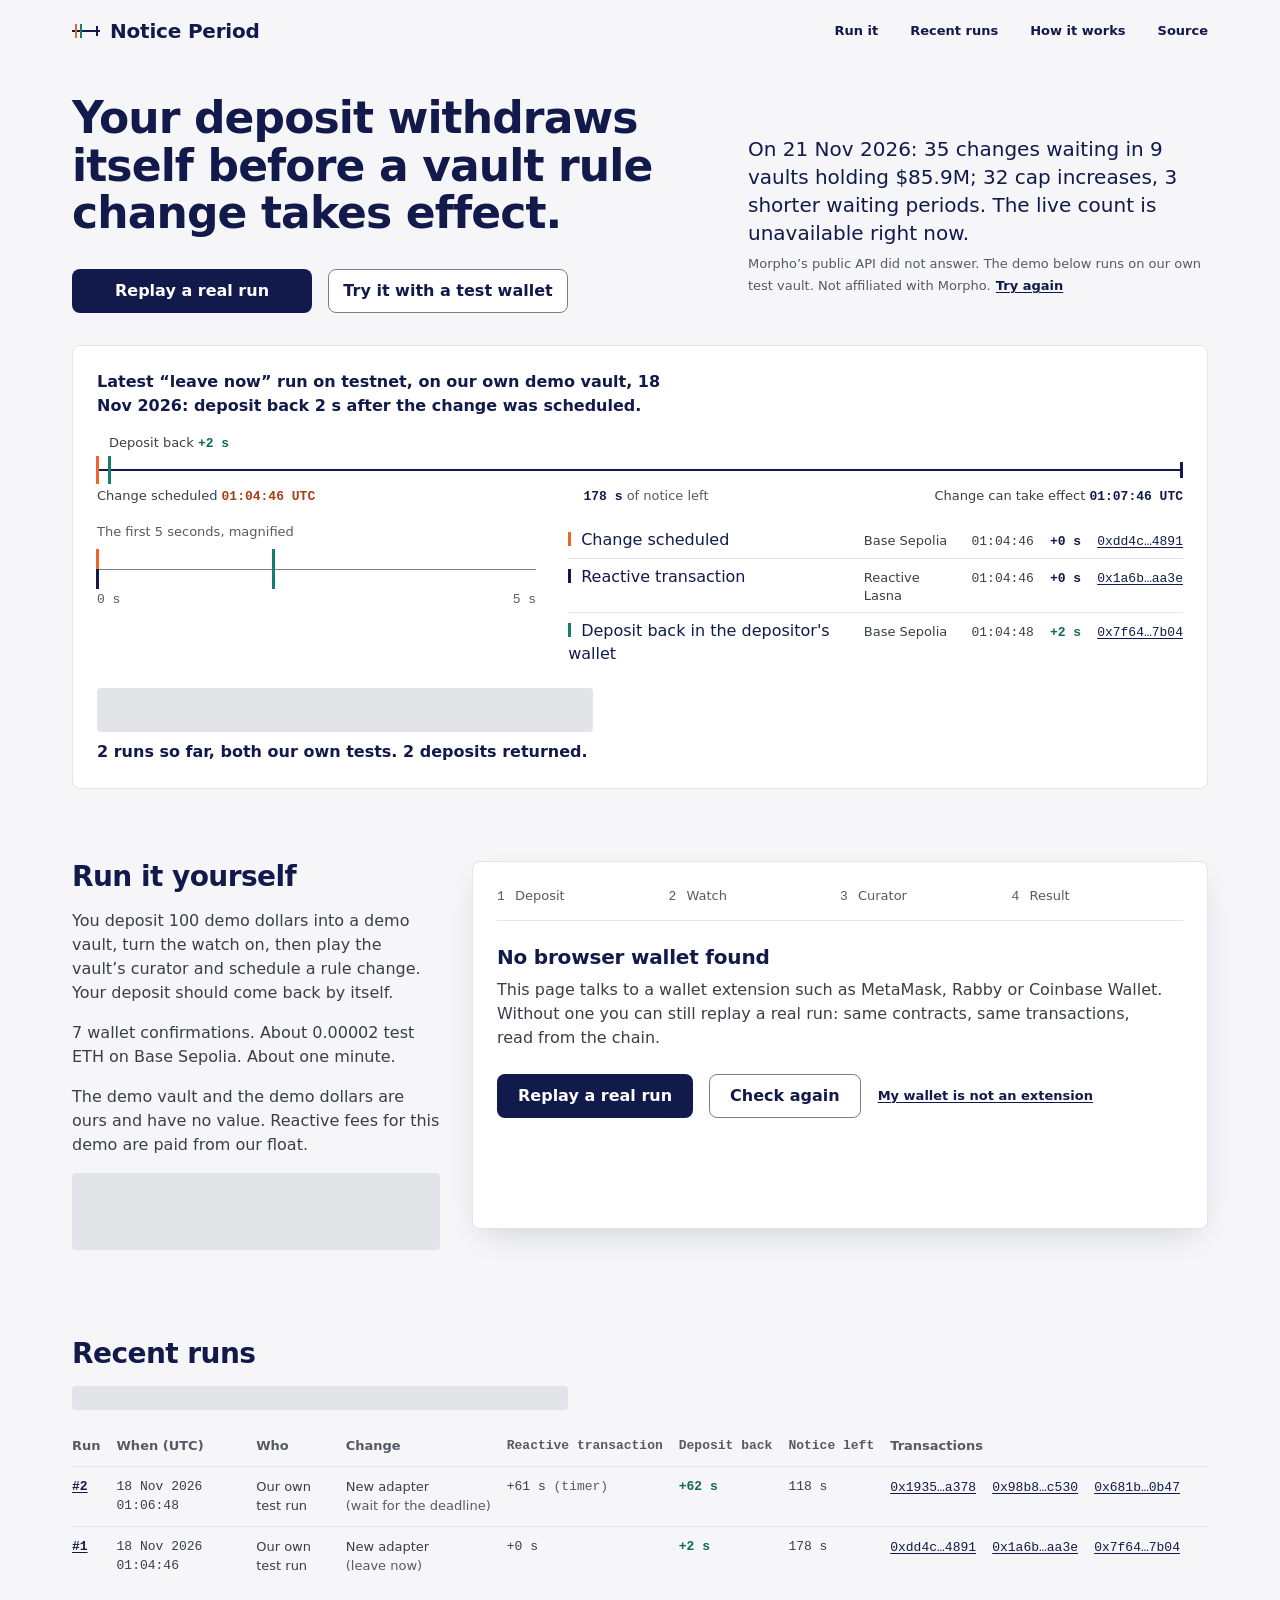
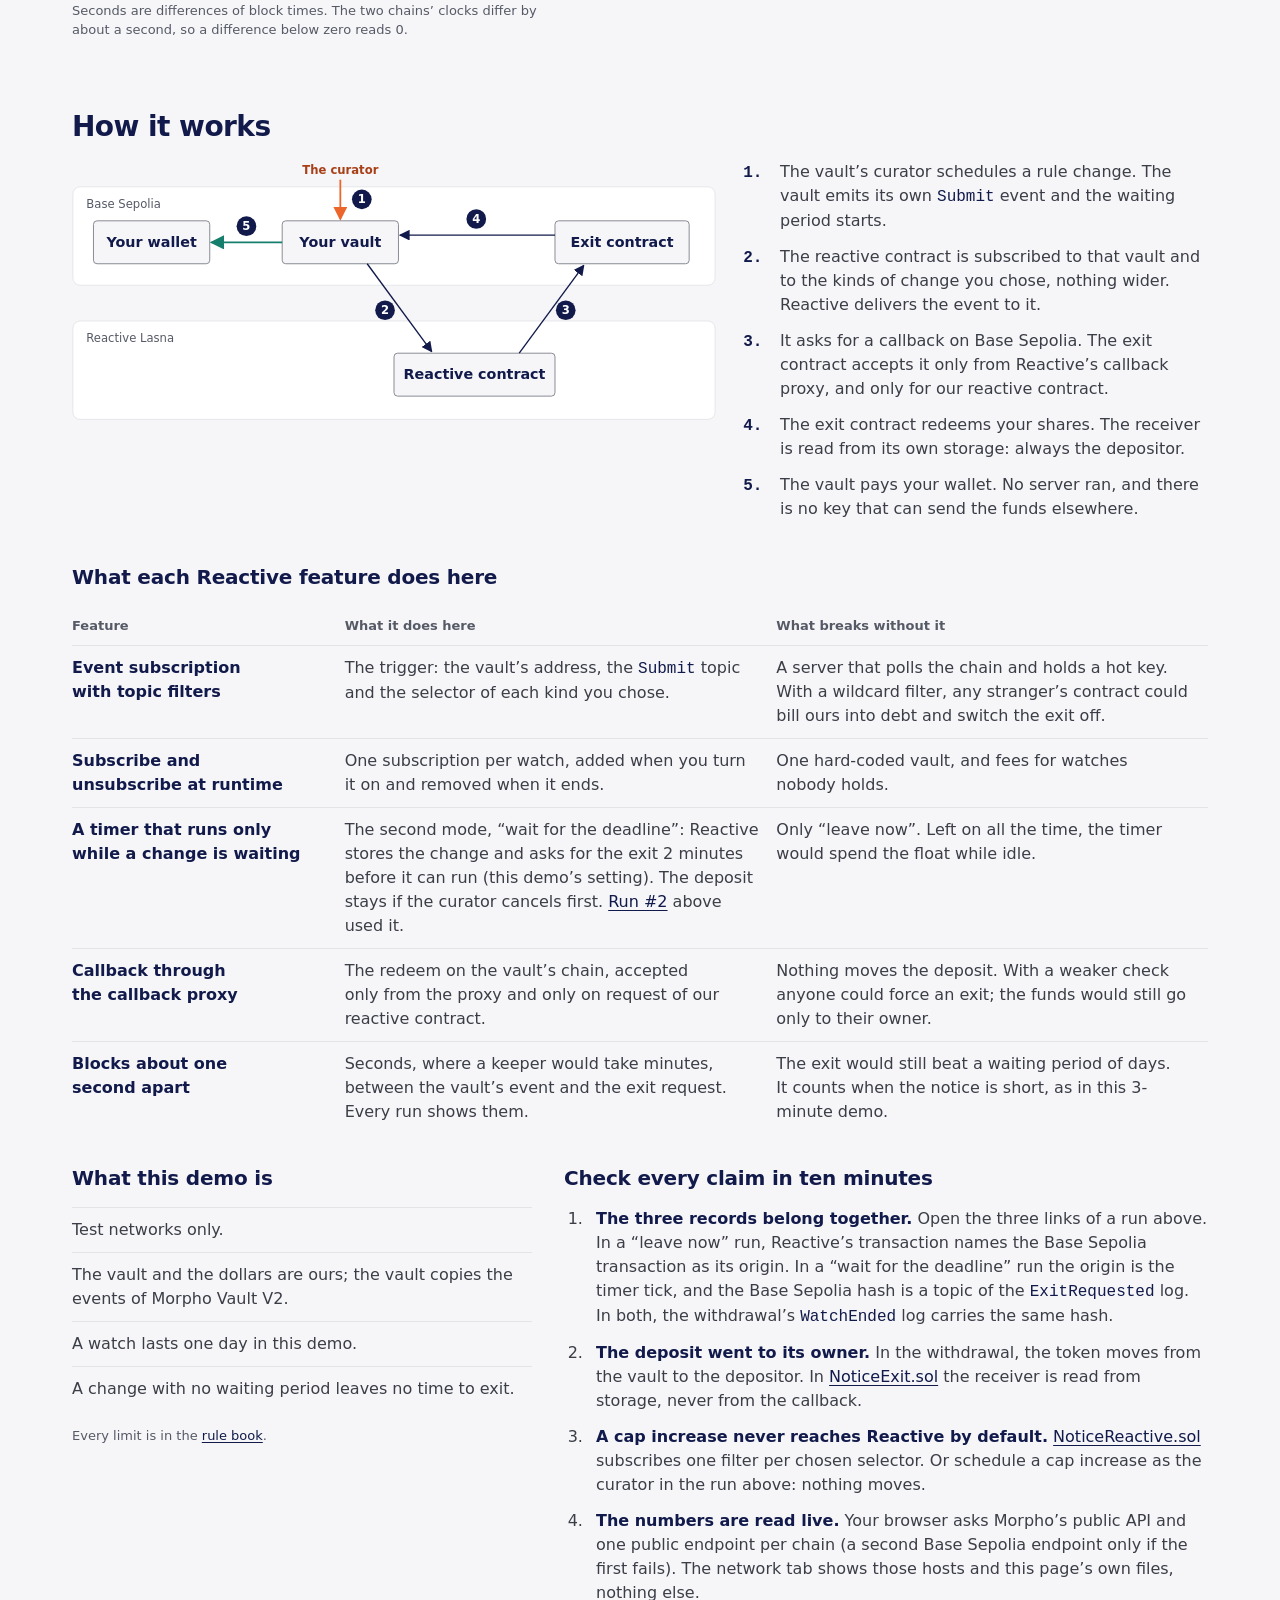
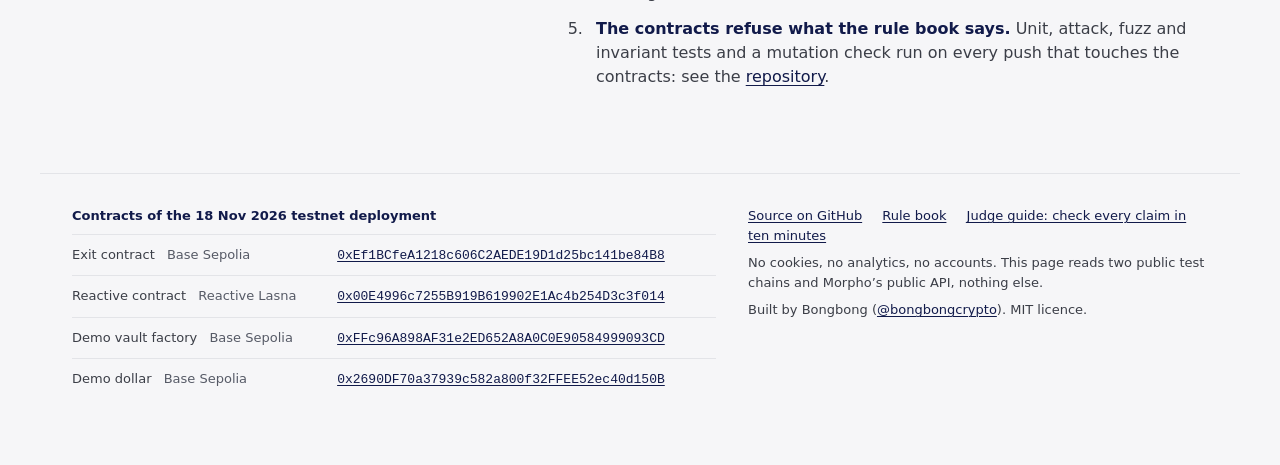
==== commit ccc3e85e: "fix(web): trim two repeated first-screen lines The check line and the proof line said twice what the" ====
--- a/web/index.html
+++ b/web/index.html
@@ -83,7 +83,7 @@
       </div>
     </div>
     <p class="small" id="latest-check">Recorded copy read 21 Nov 2026.</p>
-    <p class="proof" id="proof">2 runs so far, both our own tests. 2 deposits returned. “Leave now” runs: latest 2 s.</p>
+    <p class="proof" id="proof">2 runs so far, both our own tests. 2 deposits returned.</p>
     <!-- /recorded:latest -->
   </figure>
 </section>
--- a/web/app.css
+++ b/web/app.css
@@ -41,6 +41,7 @@
 h2 { font-size: var(--f28); line-height: 1.15; letter-spacing: -0.02em; margin-bottom: var(--s2); }
 h3 { font-size: var(--f20); line-height: 1.25; letter-spacing: -0.01em; margin: var(--s3) 0 var(--s2); }
 p { margin: 0 0 var(--s2); text-wrap: pretty; }
+li, td { text-wrap: pretty; }
 a { color: var(--navy); text-decoration: underline; text-decoration-thickness: 1px; text-underline-offset: 0.18em; }
 a:hover { text-decoration-thickness: 2px; }
 code { font-family: var(--mono); font-size: 1em; color: var(--navy); }
@@ -203,6 +204,7 @@
 .runs .back { font-weight: 600; color: var(--sea-text); }
 .runs .tx a { margin-right: 0.75rem; }
 .runs .tx { white-space: nowrap; }
+.runs td[data-l="Change"] .quiet { display: block; white-space: nowrap; }
 #runs-cap { min-height: 1.5rem; }
 #runs .runs { margin-bottom: var(--s2); }
 .features tbody th { width: 24%; font-weight: 600; color: var(--navy); text-wrap: balance; }
@@ -269,7 +271,7 @@
   .first { grid-template-columns: minmax(0, 1fr); gap: 1.5rem; padding-top: var(--s2); }
   .lede { gap: 1.5rem; }
   .cta { grid-template-columns: minmax(0, 1fr); max-width: none; }
-  .btn { white-space: normal; }
+  .btn { white-space: normal; text-wrap: balance; }
   .problem-line { font-size: var(--f16); min-height: 6rem; }
   #problem-src { min-height: 4.8rem; }
   .latest { padding: var(--s2); }
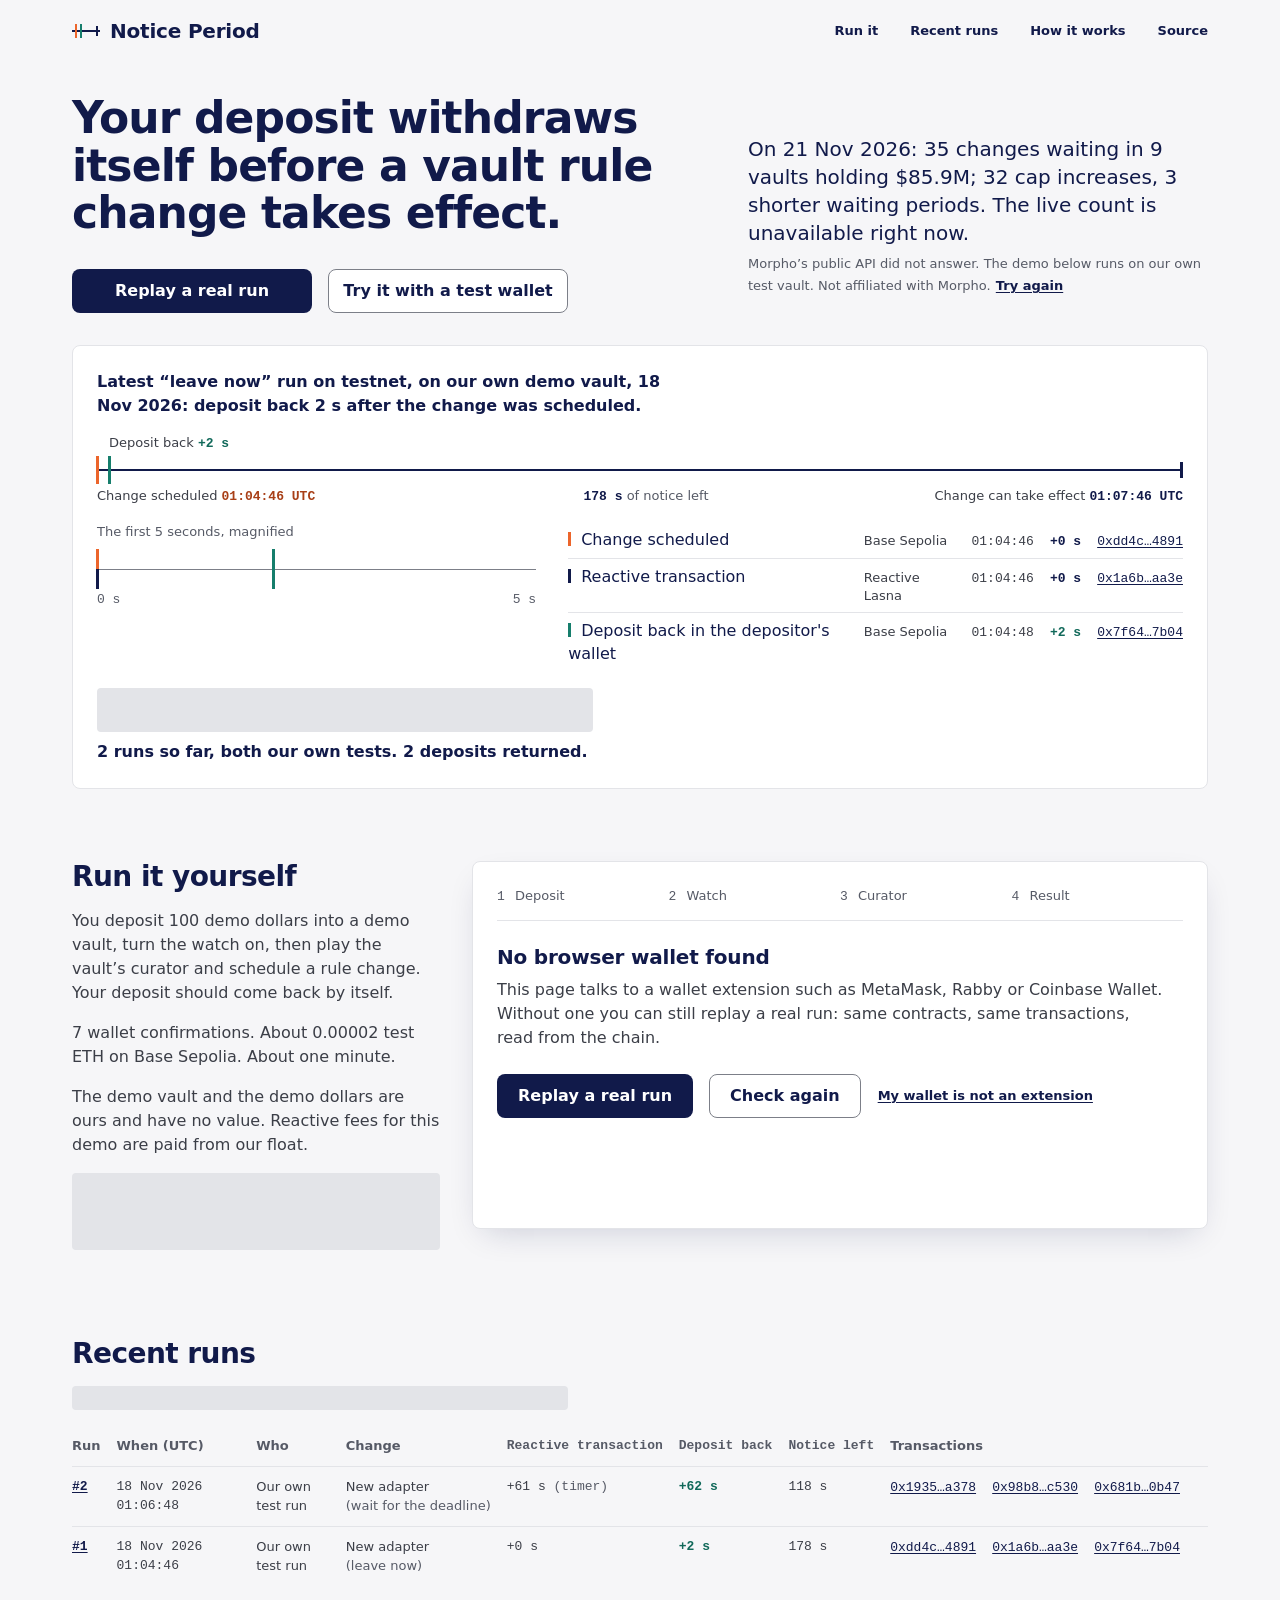
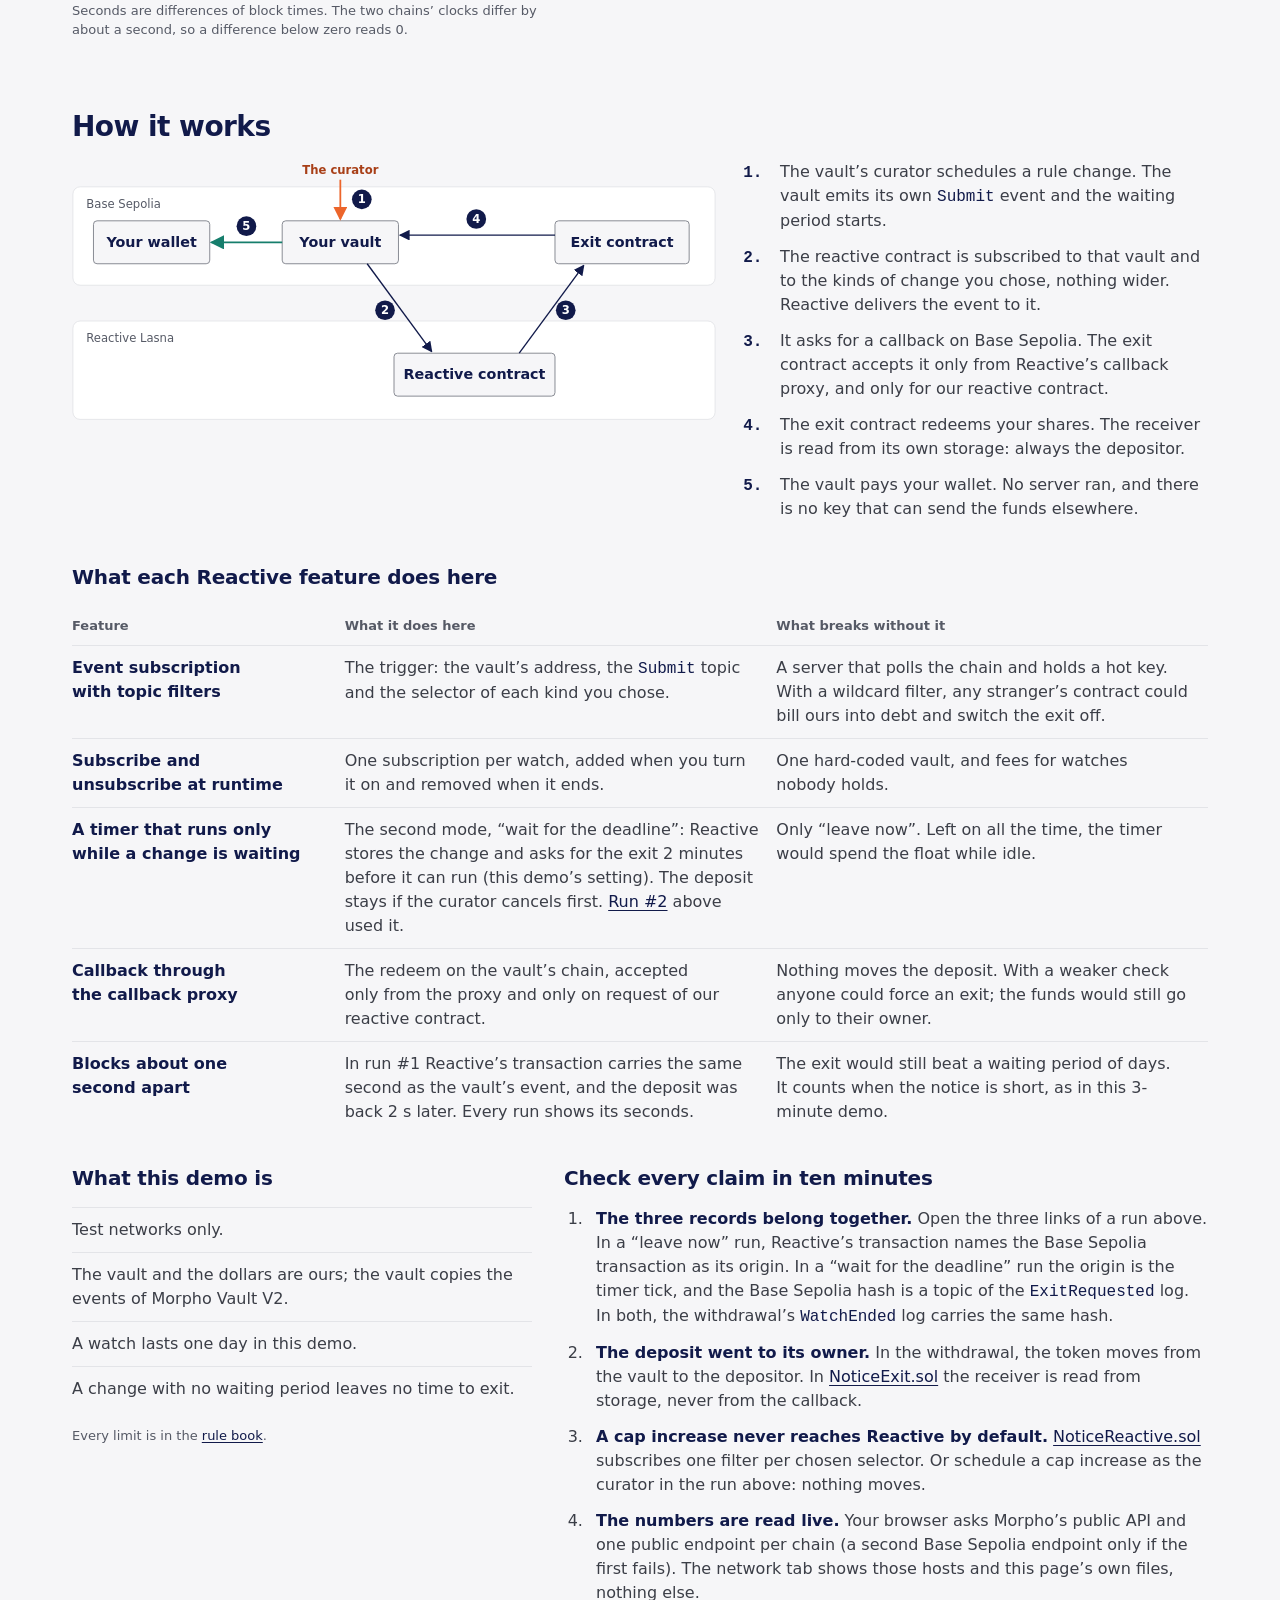
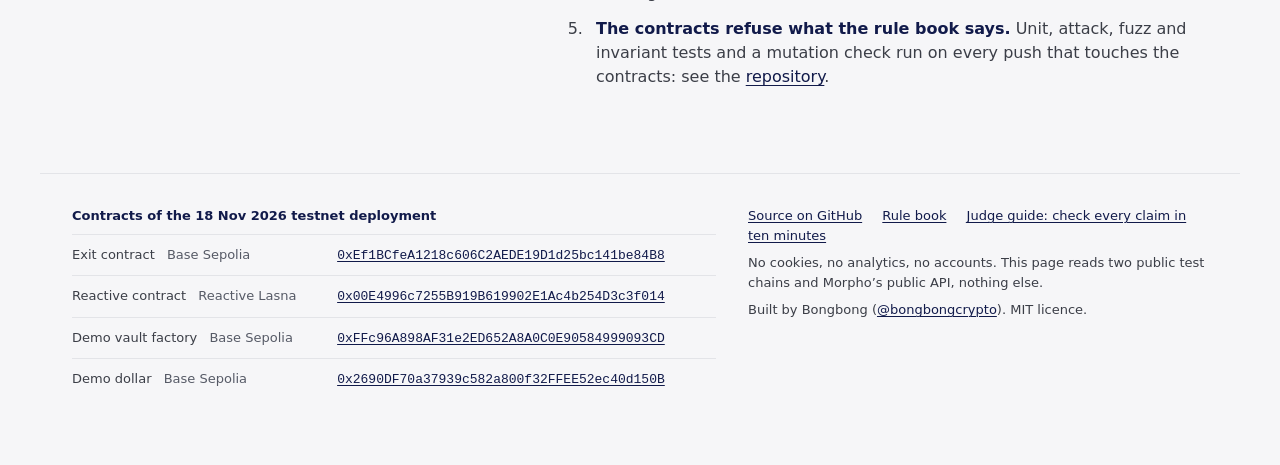
==== commit a25a634b: "fix(web): treat an empty read as not known yet A public endpoint can answer a block behind the recei" ====
--- a/web/index.html
+++ b/web/index.html
@@ -239,7 +239,7 @@
       </tr>
       <tr>
         <th scope="row">Blocks about one second apart</th>
-        <td data-l="Here">Seconds, where a keeper would take minutes, between the vault&rsquo;s event and the exit request. Every run shows them.</td>
+        <td data-l="Here">In run #1 Reactive&rsquo;s transaction carries the same second as the vault&rsquo;s event, and the deposit was back 2 s later. Every run shows its seconds.</td>
         <td data-l="Without it">The exit would still beat a waiting period of days. It counts when the notice is short, as in this 3-minute demo.</td>
       </tr>
     </tbody>
